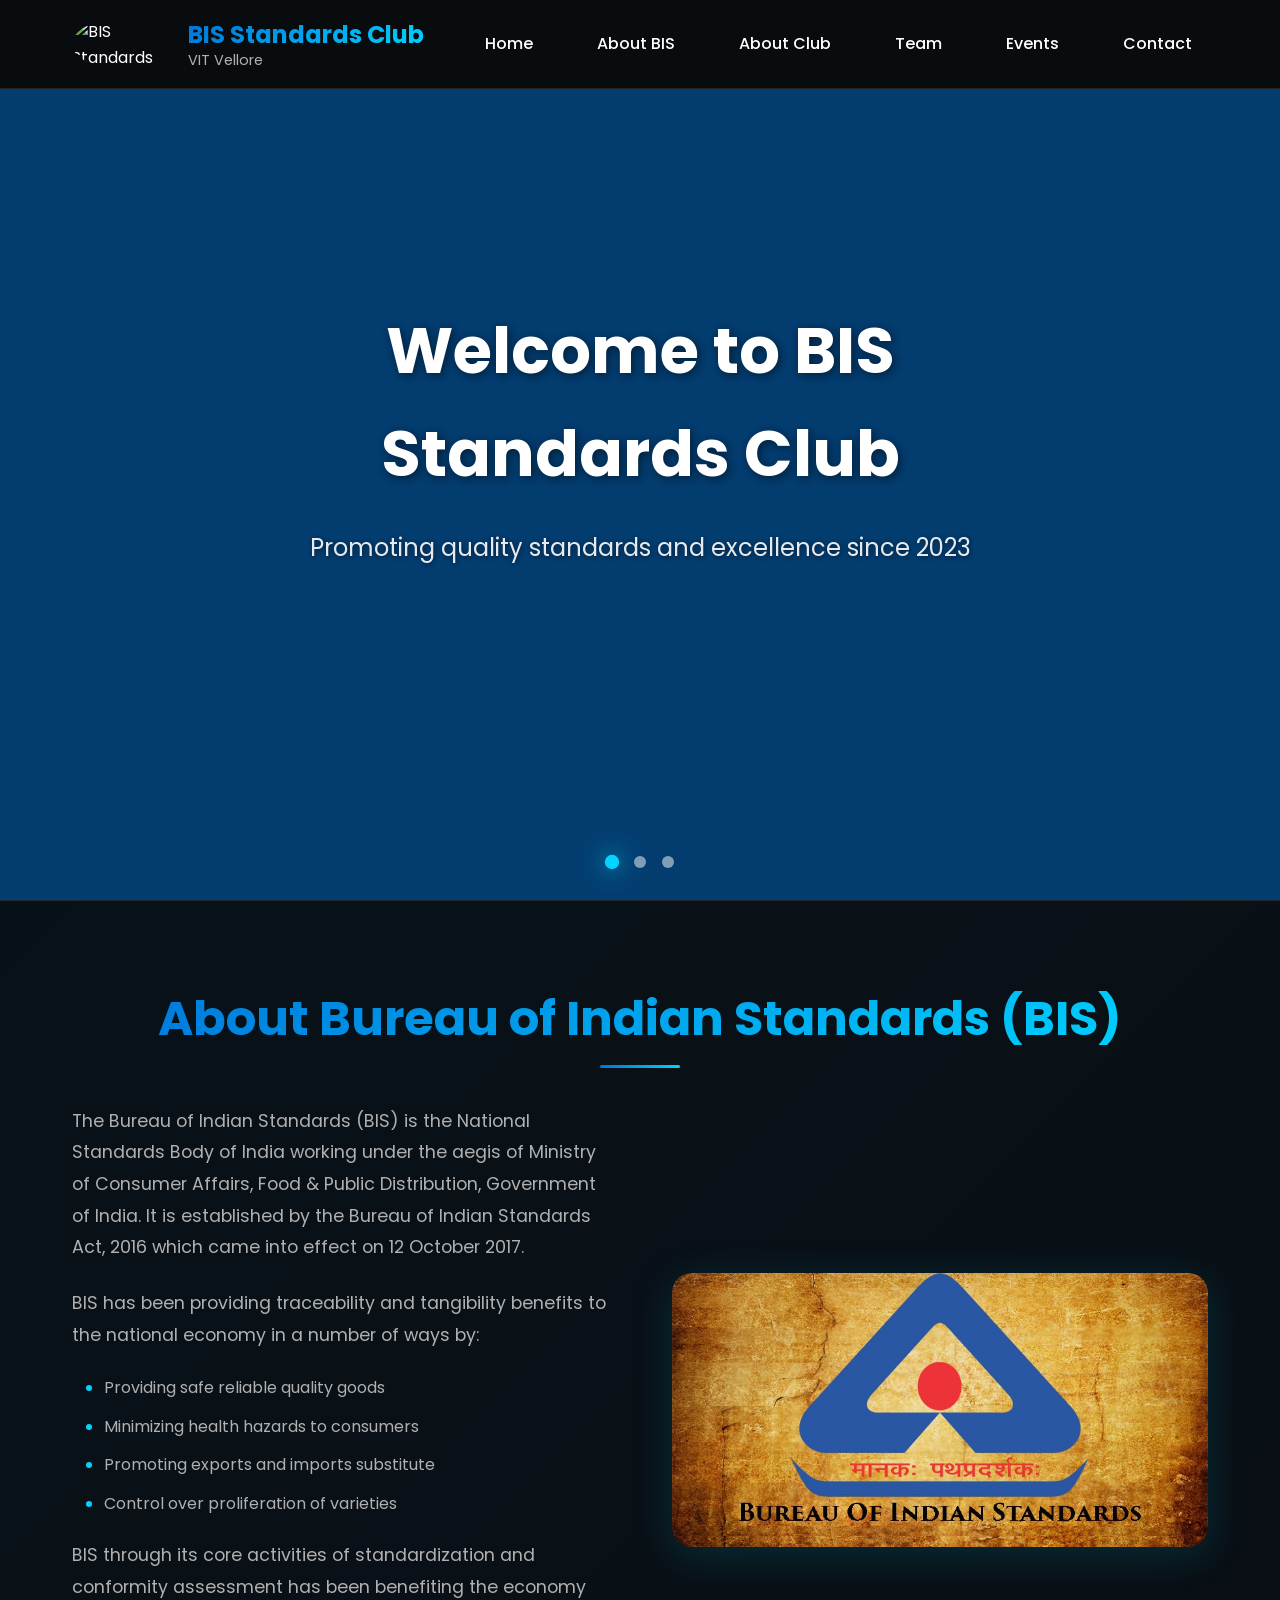
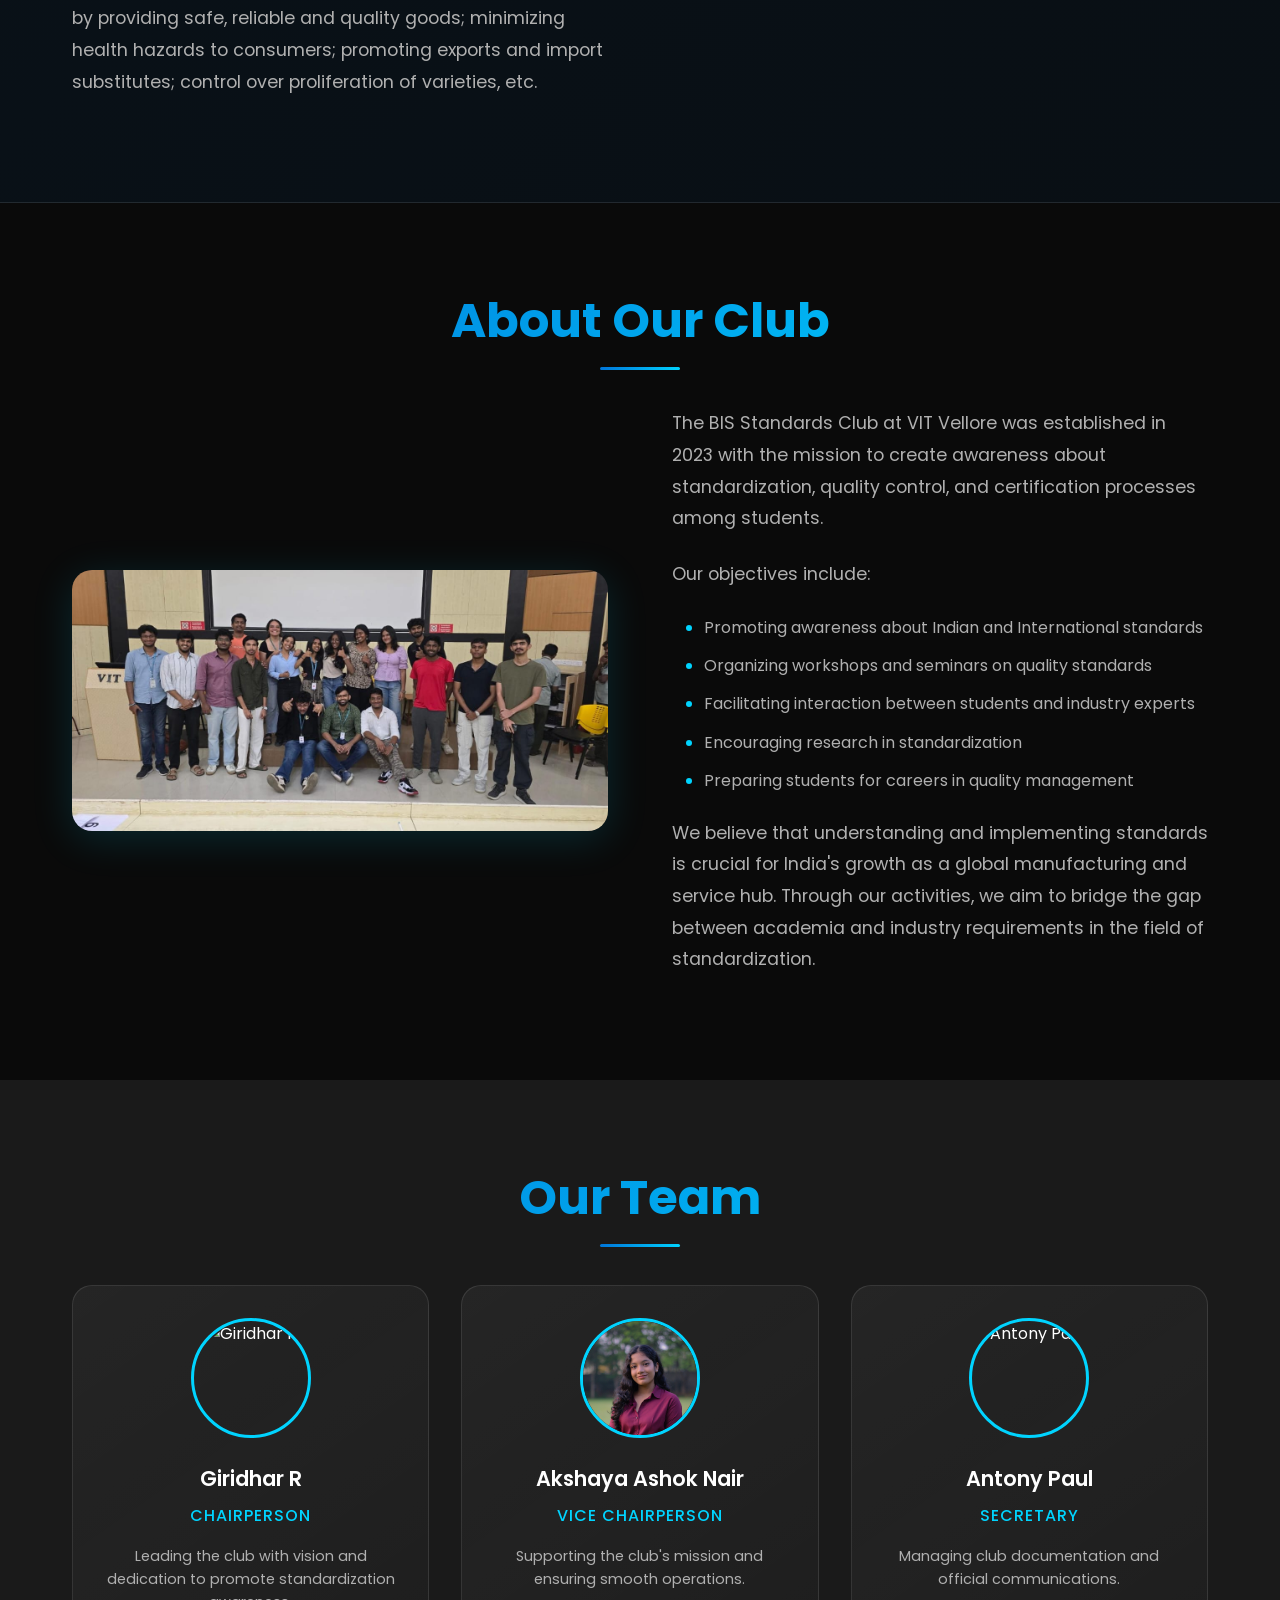
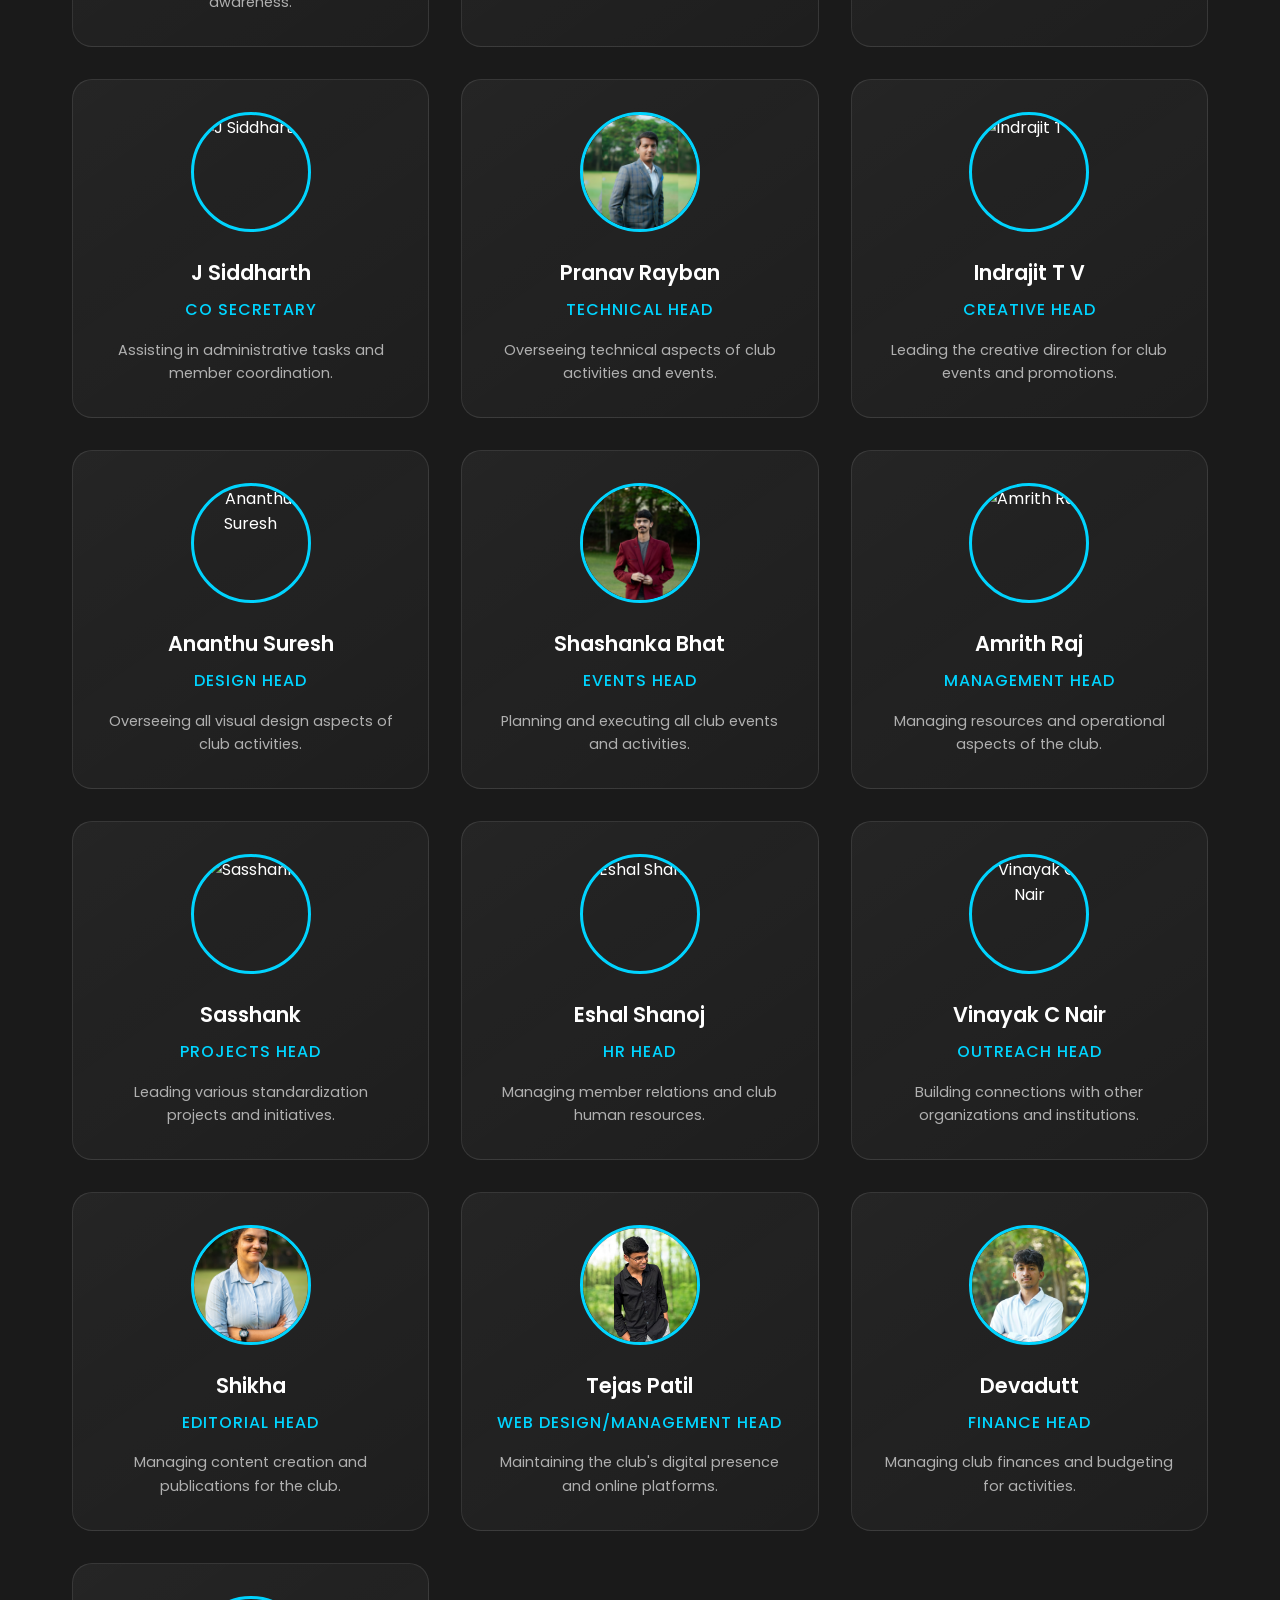
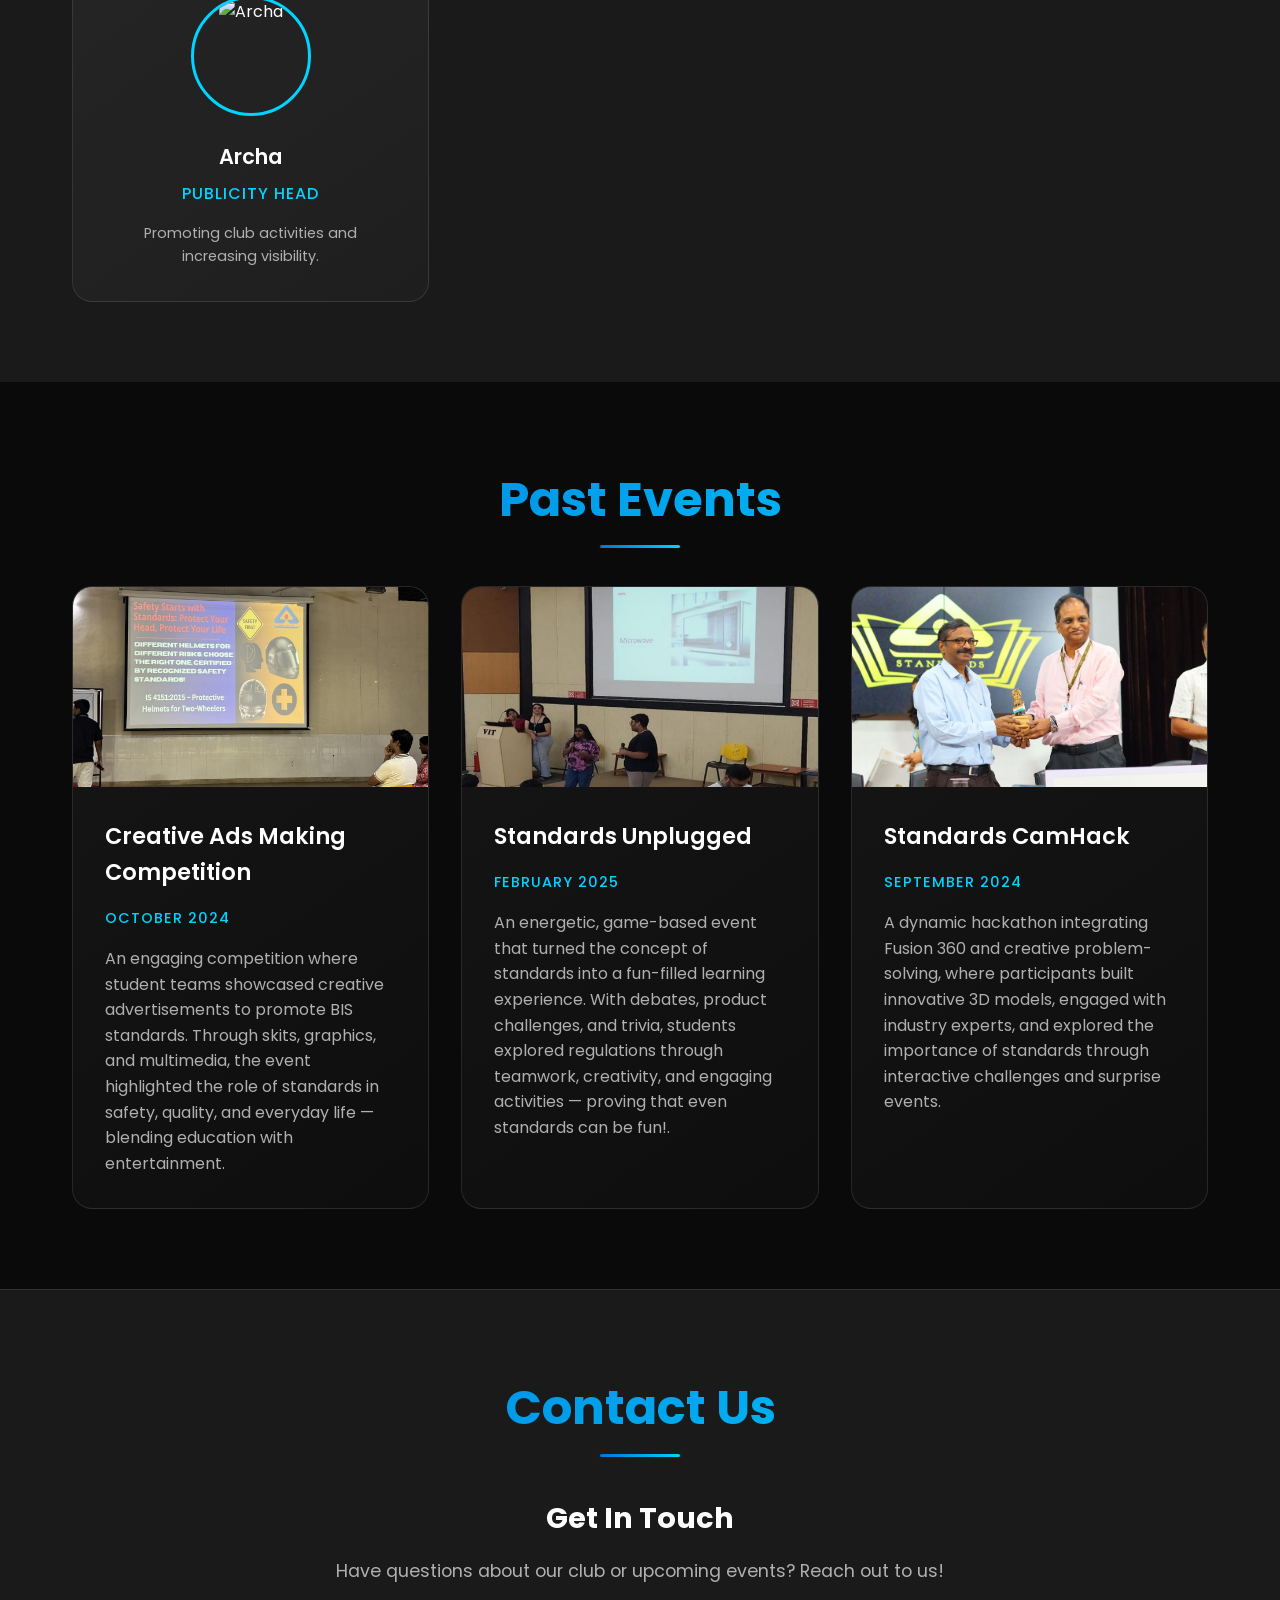
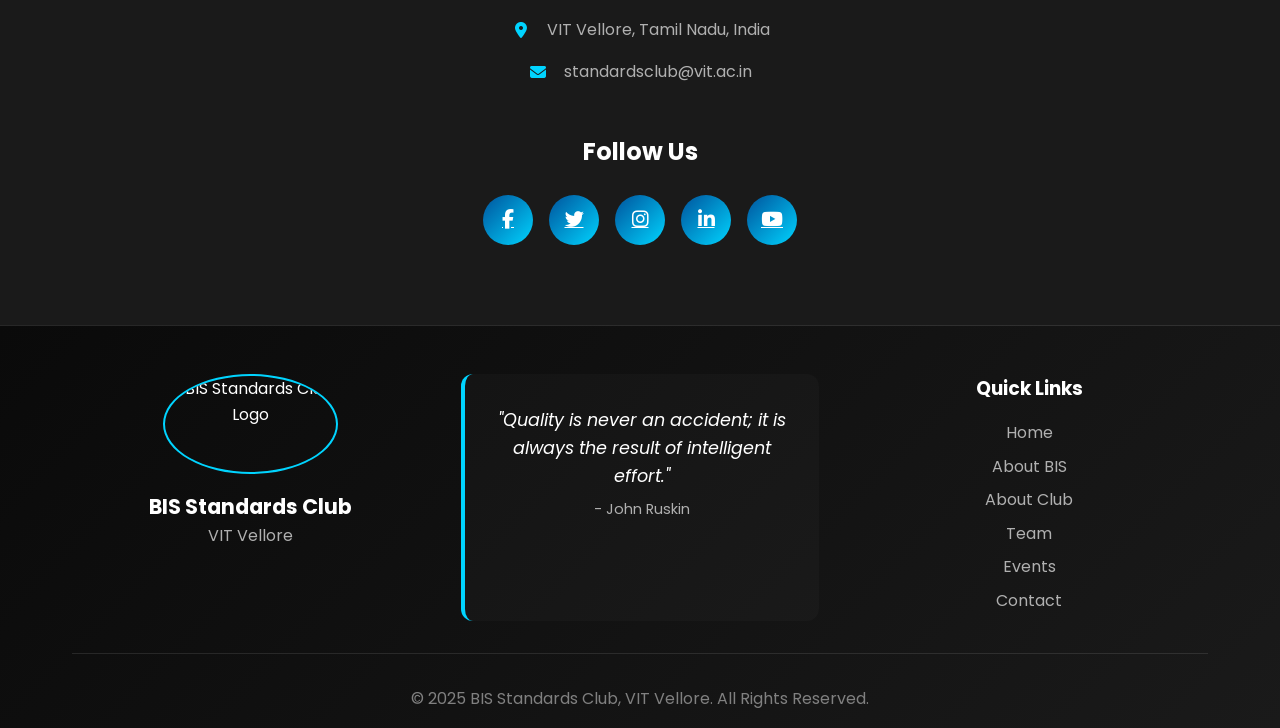
==== index.html @ 4fb99216 "Update index.html" ====
<!DOCTYPE html>
<html lang="en">
<head>
    <meta charset="UTF-8">
    <meta name="viewport" content="width=device-width, initial-scale=1.0">
    <!-- Primary Meta Tags -->
<title>BIS Standards Club VITV</title>
<meta name="title" content="BIS Standards Club VITV">
<meta name="description" content="Official website of BIS Standards Club at VIT Vellore">
<meta name="keywords" content="BIS, Standards Club, VIT Vellore, VITV, Bureau of Indian Standards, student club">

<!-- Open Graph / Facebook -->
<meta property="og:type" content="website">
<meta property="og:url" content="https://www.standardsvit.live/">
<meta property="og:title" content="BIS Standards Club VITV">
<meta property="og:description" content="Official website of BIS Standards Club at VIT Vellore">
<meta property="og:image" content="https://standardsclubvitv.github.io/image-api/images/logo.png">

<!-- Twitter -->
<meta property="twitter:card" content="summary_large_image">
<meta property="twitter:url" content="https://www.standardsvit.live/">
<meta property="twitter:title" content="BIS Standards Club VITV">
<meta property="twitter:description" content="Official website of BIS Standards Club at VIT Vellore">
<meta property="twitter:image" content="https://standardsclubvitv.github.io/image-api/images/logo.png">

<!-- Additional Tags -->
<meta name="author" content="Pranav Rayban">
<meta name="viewport" content="width=device-width, initial-scale=1.0">
    <title>BIS Standards Club - VIT Vellore</title>
    <link rel="stylesheet" href="index.css">
    <link rel="stylesheet" href="https://cdnjs.cloudflare.com/ajax/libs/font-awesome/6.4.0/css/all.min.css">
    <link href="https://fonts.googleapis.com/css2?family=Poppins:wght@300;400;500;600;700&display=swap" rel="stylesheet">
</head>

    <!-- Standard Favicon (PNG) -->
<link rel="icon" type="image/png" href="https://standardsclubvitv.github.io/image-api/images/logo.png">

<!-- For Apple Devices -->
<link rel="apple-touch-icon" href="https://standardsclubvitv.github.io/image-api/images/logo.png">

<!-- For IE and Older Browsers (ICO format - optional) -->
<link rel="shortcut icon" href="https://standardsclubvitv.github.io/image-api/images/logo.ico" type="image/x-icon">
<body>
    <!-- Particle Background -->
    <div id="particles-js"></div>
    
    <!-- Header Section -->
    <header>
        <div class="container">
            <div class="logo">
                <img src="https://standardsclubvitv.github.io/Standards-Club-VITv/image/logo_club.png" alt="BIS Standards Club Logo">
                <div>
                    <h1>BIS Standards Club</h1>
                    <p>VIT Vellore</p>
                </div>
            </div>
            <nav>
                <ul>
                    <li><a href="#home">Home</a></li>
                    <li><a href="#about-bis">About BIS</a></li>
                    <li><a href="#about-club">About Club</a></li>
                    <li><a href="#team">Team</a></li>
                    <li><a href="#events">Events</a></li>
                    <li><a href="#contact">Contact</a></li>
                </ul>
                <div class="mobile-menu-btn">
                    <i class="fas fa-bars"></i>
                </div>
            </nav>
        </div>
    </header>

    <!-- Hero Section with Slider -->
    <section class="hero" id="home">
        <div class="hero-slider">
            <div class="slide active" style="background-image: linear-gradient(rgba(0, 83, 156, 0.7), rgba(0, 83, 156, 0.7)), url('https://images.unsplash.com/photo-1522202176988-66273c2fd55f?ixlib=rb-4.0.3&ixid=M3wxMjA3fDB8MHxwaG90by1wYWdlfHx8fGVufDB8fHx8fA%3D%3D&auto=format&fit=crop&w=1471&q=80');">
                <div class="slide-content">
                    <h2>Welcome to BIS Standards Club</h2>
                    <p>Promoting quality standards and excellence since 2023</p>
                </div>
            </div>
            <div class="slide" style="background-image: linear-gradient(rgba(0, 83, 156, 0.7), rgba(0, 83, 156, 0.7)), url('https://images.unsplash.com/photo-1523050854058-8df90110c9f1?ixlib=rb-4.0.3&ixid=M3wxMjA3fDB8MHxwaG90by1wYWdlfHx8fGVufDB8fHx8fA%3D%3D&auto=format&fit=crop&w=1470&q=80');">
                <div class="slide-content">
                    <h2>Empowering Students</h2>
                    <p>Developing future leaders in standardization</p>
                </div>
            </div>
            <div class="slide" style="background-image: linear-gradient(rgba(0, 83, 156, 0.7), rgba(0, 83, 156, 0.7)), url('https://images.unsplash.com/photo-1541178735493-479c1a27ed24?ixlib=rb-4.0.3&ixid=M3wxMjA3fDB8MHxwaG90by1wYWdlfHx8fGVufDB8fHx8fA%3D%3D&auto=format&fit=crop&w=1471&q=80');">
                <div class="slide-content">
                    <h2>Join Our Community</h2>
                    <p>Be part of the standardization revolution</p>
                </div>
            </div>
        </div>
        <div class="slider-nav">
            <span class="dot active"></span>
            <span class="dot"></span>
            <span class="dot"></span>
        </div>
    </section>

    <!-- About BIS Section -->
    <section class="about-bis" id="about-bis">
        <div class="container">
            <h2 class="section-title">About Bureau of Indian Standards (BIS)</h2>
            <div class="content-wrapper">
                <div class="text-content">
                    <p>The Bureau of Indian Standards (BIS) is the National Standards Body of India working under the aegis of Ministry of Consumer Affairs, Food & Public Distribution, Government of India. It is established by the Bureau of Indian Standards Act, 2016 which came into effect on 12 October 2017.</p>
                    <p>BIS has been providing traceability and tangibility benefits to the national economy in a number of ways by:</p>
                    <ul>
                        <li>Providing safe reliable quality goods</li>
                        <li>Minimizing health hazards to consumers</li>
                        <li>Promoting exports and imports substitute</li>
                        <li>Control over proliferation of varieties</li>
                    </ul>
                    <p>BIS through its core activities of standardization and conformity assessment has been benefiting the economy by providing safe, reliable and quality goods; minimizing health hazards to consumers; promoting exports and import substitutes; control over proliferation of varieties, etc.</p>
                </div>
                <div class="image-content">
                    <img src="./profile/bis 2.jpg" alt="BIS Logo">
                </div>
            </div>
        </div>
    </section>

    <!-- About Club Section -->
    <section class="about-club" id="about-club">
        <div class="container">
            <h2 class="section-title">About Our Club</h2>
            <div class="content-wrapper">
                <div class="image-content">
                    <img src="./profile/bis 1.jpg" alt="Club Members">
                </div>
                <div class="text-content">
                    <p>The BIS Standards Club at VIT Vellore was established in 2023 with the mission to create awareness about standardization, quality control, and certification processes among students.</p>
                    <p>Our objectives include:</p>
                    <ul>
                        <li>Promoting awareness about Indian and International standards</li>
                        <li>Organizing workshops and seminars on quality standards</li>
                        <li>Facilitating interaction between students and industry experts</li>
                        <li>Encouraging research in standardization</li>
                        <li>Preparing students for careers in quality management</li>
                    </ul>
                    <p>We believe that understanding and implementing standards is crucial for India's growth as a global manufacturing and service hub. Through our activities, we aim to bridge the gap between academia and industry requirements in the field of standardization.</p>
                </div>
            </div>
        </div>
    </section>

    <!-- Team Section -->
    <section class="team" id="team">
        <div class="container">
            <h2 class="section-title">Our Team</h2>
            <div class="team-grid">
                <!-- Chairperson -->
                <div class="team-member">
                    <div class="member-img">
                        <img src="./profile/giri.JPG" alt="Giridhar R">
                        <div class="social-links">
                            <a href="#"><i class="fab fa-linkedin"></i></a>
                        </div>
                    </div>
                    <h3>Giridhar R</h3>
                    <p class="position">Chairperson</p>
                    <p class="bio">Leading the club with vision and dedication to promote standardization awareness.</p>
                </div>

                <!-- Vice Chairperson -->
                <div class="team-member">
                    <div class="member-img">
                        <img src="./profile/akshay.jpg" alt="Akshaya Ashok Nair">
                        <div class="social-links">
                            <a href="https://www.linkedin.com/in/giridhar-r-a68404293?lipi=urn%3Ali%3Apage%3Ad_flagship3_profile_view_base_contact_details%3Bu0GaKTpsRXe3pVfvvDRauA%3D%3D"><i class="fab fa-linkedin"></i></a>
                        </div>
                    </div>
                    <h3>Akshaya Ashok Nair</h3>
                    <p class="position">Vice Chairperson</p>
                    <p class="bio">Supporting the club's mission and ensuring smooth operations.</p>
                </div>

                <!-- Secretary -->
                <div class="team-member">
                    <div class="member-img">
                        <img src="./profile/antony palu.jpg" alt="Antony Paul">
                        <div class="social-links">
                            <a href="https://www.linkedin.com/in/antony-paul-61b1a2255?lipi=urn%3Ali%3Apage%3Ad_flagship3_profile_view_base_contact_details%3B0dxa9Q5%2BQA2poRHrAhk5mQ%3D%3D"><i class="fab fa-linkedin"></i></a>
                        </div>
                    </div>
                    <h3>Antony Paul</h3>
                    <p class="position">Secretary</p>
                    <p class="bio">Managing club documentation and official communications.</p>
                </div>

                <!-- Co Secretary -->
                <div class="team-member">
                    <div class="member-img">
                        <img src="" alt="J Siddharth">
                        <div class="social-links">
                            <a href="https://www.linkedin.com/in/siddharthjaisankar?lipi=urn%3Ali%3Apage%3Ad_flagship3_profile_view_base_contact_details%3Bw0EVlXIWRR%2B3rSMAdj%2F6UQ%3D%3D"><i class="fab fa-linkedin"></i></a>
                        </div>
                    </div>
                    <h3>J Siddharth</h3>
                    <p class="position">Co Secretary</p>
                    <p class="bio">Assisting in administrative tasks and member coordination.</p>
                </div>

                 <!-- Technical Head -->
                <div class="team-member">
                    <div class="member-img">
                        <img src="./profile/Pranav.jpg" alt="Pranav Rayban">
                        <div class="social-links">
                            <a href="https://www.linkedin.com/in/pranavrayban?lipi=urn%3Ali%3Apage%3Ad_flagship3_profile_view_base_contact_details%3B3sizMHUmRYW%2FHubPH%2FNMFg%3D%3D"><i class="fab fa-linkedin"></i></a>
                        </div>
                    </div>
                    <h3>Pranav Rayban</h3>
                    <p class="position">Technical Head</p>
                    <p class="bio">Overseeing technical aspects of club activities and events.</p>
                </div>

                <!-- Creative Head -->
                <div class="team-member">
                    <div class="member-img">
                        <img src="" alt="Indrajit T V">
                        <div class="social-links">
                            <a href="#"><i class="fab fa-linkedin"></i></a>
                        </div>
                    </div>
                    <h3>Indrajit T V</h3>
                    <p class="position">Creative Head</p>
                    <p class="bio">Leading the creative direction for club events and promotions.</p>
                </div>

                <!-- Design Head -->
                <div class="team-member">
                    <div class="member-img">
                        <img src="./profile/Ananthu Suresh.JPG" alt="Ananthu Suresh">
                        <div class="social-links">
                            <a href="#"><i class="fab fa-linkedin"></i></a>
                        </div>
                    </div>
                    <h3>Ananthu Suresh</h3>
                    <p class="position">Design Head</p>
                    <p class="bio">Overseeing all visual design aspects of club activities.</p>
                </div>

                <!-- Events Head -->
                <div class="team-member">
                    <div class="member-img">
                        <img src="./profile/shashank bhat.jpg" alt="Shashanka Bhat">
                        <div class="social-links">
                            <a href="https://www.linkedin.com/in/shashanka-bhat-181b68262?lipi=urn%3Ali%3Apage%3Ad_flagship3_profile_view_base_contact_details%3BxIVVit%2FdRdCw93SZa%2FfmfQ%3D%3D"><i class="fab fa-linkedin"></i></a>
                        </div>
                    </div>
                    <h3>Shashanka Bhat</h3>
                    <p class="position">Events Head</p>
                    <p class="bio">Planning and executing all club events and activities.</p>
                </div>

                <!-- Management Head -->
                <div class="team-member">
                    <div class="member-img">
                        <img src="./profile/Amrith.HEIC" alt="Amrith Raj">
                        <div class="social-links">
                            <a href="https://www.linkedin.com/in/amrith-raj-885742255?lipi=urn%3Ali%3Apage%3Ad_flagship3_profile_view_base_contact_details%3BUBvFDRQkTCuf62L67pT5%2BA%3D%3D"><i class="fab fa-linkedin"></i></a>
                        </div>
                    </div>
                    <h3>Amrith Raj</h3>
                    <p class="position">Management Head</p>
                    <p class="bio">Managing resources and operational aspects of the club.</p>
                </div>

                <!-- Projects Head -->
                <div class="team-member">
                    <div class="member-img">
                        <img src="./profile/Sasshank.JPG" alt="Sasshank">
                        <div class="social-links">
                            <a href="https://www.linkedin.com/in/sasshank-anand-7b47a4345?lipi=urn%3Ali%3Apage%3Ad_flagship3_profile_view_base_contact_details%3B5NVMvnd5QKKw8hawh9zyDA%3D%3D"><i class="fab fa-linkedin"></i></a>
                        </div>
                    </div>
                    <h3>Sasshank</h3>
                    <p class="position">Projects Head</p>
                    <p class="bio">Leading various standardization projects and initiatives.</p>
                </div>

                <!-- HR Head -->
                <div class="team-member">
                    <div class="member-img">
                        <img src="./profile/Eshal Shanoj.JPG" alt="Eshal Shanoj">
                        <div class="social-links">
                            <a href="https://www.linkedin.com/in/eshal-shanoj-326515276?lipi=urn%3Ali%3Apage%3Ad_flagship3_profile_view_base_contact_details%3Bj5yR819yQ2edb%2BOpYI%2Bqjw%3D%3D"><i class="fab fa-linkedin"></i></a>
                        </div>
                    </div>
                    <h3>Eshal Shanoj</h3>
                    <p class="position">HR Head</p>
                    <p class="bio">Managing member relations and club human resources.</p>
                </div>

                <!-- Outreach Head -->
                <div class="team-member">
                    <div class="member-img">
                        <img src="./profile/" alt="Vinayak C Nair">
                        <div class="social-links">
                            <a href="https://www.linkedin.com/in/vinayak-c-nair-9991962aa?lipi=urn%3Ali%3Apage%3Ad_flagship3_profile_view_base_contact_details%3BLk64nnkeQheKVd7cREHJwA%3D%3D"><i class="fab fa-linkedin"></i></a>
                        </div>
                    </div>
                    <h3>Vinayak C Nair</h3>
                    <p class="position">Outreach Head</p>
                    <p class="bio">Building connections with other organizations and institutions.</p>
                </div>

                <!-- Editorial Head -->
                <div class="team-member">
                    <div class="member-img">
                        <img src="./profile/Shikha .jpg" alt="Shikha">
                        <div class="social-links">
                            <a href="https://www.linkedin.com/in/shikha-d-152217356?lipi=urn%3Ali%3Apage%3Ad_flagship3_profile_view_base_contact_details%3B8CowcgvlRR6okFjXyJjFAw%3D%3D"><i class="fab fa-linkedin"></i></a>
                        </div>
                    </div>
                    <h3>Shikha</h3>
                    <p class="position">Editorial Head</p>
                    <p class="bio">Managing content creation and publications for the club.</p>
                </div>

                <!-- Web Design/Management Head -->
                <div class="team-member">
                    <div class="member-img">
                        <img src="./profile/tejas.jpg" alt="Tejas Patil">
                        <div class="social-links">
                            <a href="https://www.linkedin.com/in/tejas-patil-91802728b?lipi=urn%3Ali%3Apage%3Ad_flagship3_profile_view_base_contact_details%3BFMBEEyl5RYeg8j54WaBmvg%3D%3D"><i class="fab fa-linkedin"></i></a>
                        </div>
                    </div>
                    <h3>Tejas Patil</h3>
                    <p class="position">Web Design/Management Head</p>
                    <p class="bio">Maintaining the club's digital presence and online platforms.</p>
                </div>

                <!-- Finance Head -->
                <div class="team-member">
                    <div class="member-img">
                        <img src="./profile/Devadutt.jpg" alt="Devadutt">
                        <div class="social-links">
                            <a href="#"><i class="fab fa-linkedin"></i></a>
                        </div>
                    </div>
                    <h3>Devadutt</h3>
                    <p class="position">Finance Head</p>
                    <p class="bio">Managing club finances and budgeting for activities.</p>
                </div>

                <!-- Publicity Head -->
                <div class="team-member">
                    <div class="member-img">
                        <img src="./profile/Archa.JPG" alt="Archa">
                        <div class="social-links">
                            <a href="https://www.linkedin.com/in/archa-ajesh-k-02a694304?lipi=urn%3Ali%3Apage%3Ad_flagship3_profile_view_base_contact_details%3BDRD%2B17BYQaimi44cBB42dQ%3D%3D"><i class="fab fa-linkedin"></i></a>
                        </div>
                    </div>
                    <h3>Archa</h3>
                    <p class="position">Publicity Head</p>
                    <p class="bio">Promoting club activities and increasing visibility.</p>
                </div>
            </div>
        </div>
    </section>

    <!-- Past Events Section -->
    <section class="events" id="events">
        <div class="container">
            <h2 class="section-title">Past Events</h2>
            <div class="events-grid">
                <div class="event-card">
                    <div class="event-img">
                        <img src="./profile/event 2.jpg" alt="Workshop">
                    </div>
                    <div class="event-content">
                        <h3>Creative Ads Making Competition</h3>
                        <p class="event-date">October 2024</p>
                        <p class="event-desc">An engaging competition where student teams showcased creative advertisements to promote BIS standards. Through skits, graphics, and multimedia, the event highlighted the role of standards in safety, quality, and everyday life — blending education with entertainment.</p>
                    </div>
                </div>
                <div class="event-card">
                    <div class="event-img">
                        <img src="./profile/event 3.jpg" alt="Seminar">
                    </div>
                    <div class="event-content">
                        <h3>Standards Unplugged</h3>
                        <p class="event-date">February 2025</p>
                        <p class="event-desc">An energetic, game-based event that turned the concept of standards into a fun-filled learning experience. With debates, product challenges, and trivia, students explored regulations through teamwork, creativity, and engaging activities — proving that even standards can be fun!.</p>
                    </div>
                </div>
                <div class="event-card">
                    <div class="event-img">
                        <img src="./profile/event1.png" alt="Panel Discussion">
                    </div>
                    <div class="event-content">
                        <h3>Standards CamHack</h3>
                        <p class="event-date">September 2024</p>
                        <p class="event-desc">A dynamic hackathon integrating Fusion 360 and creative problem-solving, where participants built innovative 3D models, engaged with industry experts, and explored the importance of standards through interactive challenges and surprise events.</p>
                    </div>
                </div>
            </div>
        </div>
    </section>

    <!-- Contact Section -->
    <section class="contact" id="contact">
        <div class="container">
            <h2 class="section-title">Contact Us</h2>
            <div class="contact-content">
                <div class="contact-info">
                    <h3>Get In Touch</h3>
                    <p>Have questions about our club or upcoming events? Reach out to us!</p>
                    <div class="contact-details">
                        <p><i class="fas fa-map-marker-alt"></i> VIT Vellore, Tamil Nadu, India</p>
                        <p><i class="fas fa-envelope"></i> standardsclub@vit.ac.in</p>
                    </div>
                    <div class="social-media">
                        <h3>Follow Us</h3>
                        <div class="social-icons">
                            <a href="#"><i class="fab fa-facebook-f"></i></a>
                            <a href="#"><i class="fab fa-twitter"></i></a>
                            <a href="https://www.instagram.com/standardsclubvit/?hl=en"><i class="fab fa-instagram"></i></a>
                            <a href="https://www.linkedin.com/in/standards-club-vit-b512a829a?lipi=urn%3Ali%3Apage%3Ad_flagship3_profile_view_base_contact_details%3BjiEjPVfQSj2aQ0cvLv9aQQ%3D%3D"><i class="fab fa-linkedin-in"></i></a>
                            <a href="https://www.youtube.com/@IndianStandard"><i class="fab fa-youtube"></i></a>
                        </div>
                    </div>
                </div>
            </div>
        </div>
    </section>

    <!-- Footer -->
    <footer>
        <div class="container">
            <div class="footer-content">
                <div class="footer-logo">
                    <img src="https://standardsclubvitv.github.io/Standards-Club-VITv/image/logo_club.png" alt="BIS Standards Club Logo">
                    <div>
                        <h3>BIS Standards Club</h3>
                        <p>VIT Vellore</p>
                    </div>
                </div>
                <div class="footer-quote">
                    <p>"Quality is never an accident; it is always the result of intelligent effort."</p>
                    <p>- John Ruskin</p>
                </div>
                <div class="footer-links">
                    <h3>Quick Links</h3>
                    <ul>
                        <li><a href="#home">Home</a></li>
                        <li><a href="#about-bis">About BIS</a></li>
                        <li><a href="#about-club">About Club</a></li>
                        <li><a href="#team">Team</a></li>
                        <li><a href="#events">Events</a></li>
                        <li><a href="#contact">Contact</a></li>
                    </ul>
                </div>
            </div>
            <div class="footer-bottom">
                <p>&copy; 2025 BIS Standards Club, VIT Vellore. All Rights Reserved.</p>
            </div>
        </div>
    </footer>

    <!-- Particles.js Library -->
    <script src="https://cdn.jsdelivr.net/particles.js/2.0.0/particles.min.js"></script>
    <script src="index.js"></script>
</body>
</html>
---- index.css ----
/* BIS Standards Club - Complete Responsive CSS */
/* Modern, optimized styles with mobile-first approach */

/* ===== RESET & BASE STYLES ===== */
* {
    margin: 0;
    padding: 0;
    box-sizing: border-box;
}

:root {
    /* Color Palette */
    --primary-blue: #00539c;
    --secondary-blue: #0074d9;
    --accent-cyan: #00d4ff;
    --dark-bg: #0a0a0a;
    --card-bg: #1a1a1a;
    --text-primary: #ffffff;
    --text-secondary: #b0b0b0;
    --text-muted: #808080;
    --border-light: rgba(255, 255, 255, 0.1);
    --gradient-primary: linear-gradient(135deg, var(--primary-blue), var(--secondary-blue));
    --gradient-accent: linear-gradient(135deg, var(--secondary-blue), var(--accent-cyan));
    --shadow-light: 0 4px 20px rgba(0, 212, 255, 0.1);
    --shadow-medium: 0 8px 40px rgba(0, 212, 255, 0.15);
    --shadow-heavy: 0 15px 60px rgba(0, 212, 255, 0.2);
    
    /* Spacing */
    --section-padding: 5rem 0;
    --container-padding: 0 2rem;
    --border-radius: 12px;
    --border-radius-lg: 20px;
    
    /* Transitions */
    --transition-fast: 0.2s ease;
    --transition-smooth: 0.4s cubic-bezier(0.4, 0, 0.2, 1);
    --transition-bounce: 0.6s cubic-bezier(0.68, -0.55, 0.265, 1.55);
}

html {
    scroll-behavior: smooth;
    font-size: 16px;
}

body {
    font-family: 'Poppins', -apple-system, BlinkMacSystemFont, 'Segoe UI', sans-serif;
    background: var(--dark-bg);
    color: var(--text-primary);
    line-height: 1.6;
    overflow-x: hidden;
    min-height: 100vh;
}

/* ===== UTILITY CLASSES ===== */
.container {
    max-width: 1200px;
    margin: 0 auto;
    padding: var(--container-padding);
}

.section-title {
    font-size: clamp(2rem, 5vw, 3rem);
    font-weight: 700;
    text-align: center;
    margin-bottom: 3rem;
    background: var(--gradient-accent);
    -webkit-background-clip: text;
    -webkit-text-fill-color: transparent;
    background-clip: text;
    position: relative;
}

.section-title::after {
    content: '';
    position: absolute;
    bottom: -10px;
    left: 50%;
    transform: translateX(-50%);
    width: 80px;
    height: 3px;
    background: var(--gradient-accent);
    border-radius: 2px;
}

/* ===== PARTICLE BACKGROUND ===== */
#particles-js {
    position: fixed;
    top: 0;
    left: 0;
    width: 100%;
    height: 100%;
    z-index: -1;
    opacity: 0.6;
}

/* ===== HEADER ===== */
header {
    position: fixed;
    top: 0;
    left: 0;
    right: 0;
    z-index: 1000;
    background: rgba(10, 10, 10, 0.95);
    backdrop-filter: blur(20px);
    border-bottom: 1px solid var(--border-light);
    transition: all var(--transition-smooth);
}

header .container {
    display: flex;
    justify-content: space-between;
    align-items: center;
    padding: 1rem 2rem;
}

.logo {
    display: flex;
    align-items: center;
    gap: 1rem;
    text-decoration: none;
    color: var(--text-primary);
}

.logo img {
    width: 100px;
    height: 50px;
    border-radius: 50%;
    object-fit: cover;
}

.logo h1 {
    font-size: 1.5rem;
    font-weight: 700;
    background: var(--gradient-accent);
    -webkit-background-clip: text;
    -webkit-text-fill-color: transparent;
    background-clip: text;
}

.logo p {
    font-size: 0.9rem;
    color: var(--text-secondary);
    margin-top: -5px;
}

nav ul {
    display: flex;
    list-style: none;
    gap: 2rem;
    align-items: center;
}

nav a {
    color: var(--text-primary);
    text-decoration: none;
    font-weight: 500;
    padding: 0.5rem 1rem;
    border-radius: var(--border-radius);
    transition: all var(--transition-smooth);
    position: relative;
}

nav a::before {
    content: '';
    position: absolute;
    bottom: -2px;
    left: 50%;
    width: 0;
    height: 2px;
    background: var(--accent-cyan);
    transition: all var(--transition-smooth);
    transform: translateX(-50%);
}

nav a:hover::before {
    width: 100%;
}

nav a:hover {
    color: var(--accent-cyan);
    transform: translateY(-2px);
}

.mobile-menu-btn {
    display: none;
    font-size: 1.5rem;
    color: var(--text-primary);
    cursor: pointer;
    padding: 0.5rem;
    border-radius: var(--border-radius);
    transition: all var(--transition-fast);
}

.mobile-menu-btn:hover {
    background: rgba(255, 255, 255, 0.1);
    transform: scale(1.1);
}

/* ===== HERO SECTION ===== */
.hero {
    height: 100vh;
    position: relative;
    overflow: hidden;
    display: flex;
    align-items: center;
    justify-content: center;
}

.hero-slider {
    position: absolute;
    top: 0;
    left: 0;
    width: 100%;
    height: 100%;
}

.slide {
    position: absolute;
    top: 0;
    left: 0;
    width: 100%;
    height: 100%;
    background-size: cover;
    background-position: center;
    background-repeat: no-repeat;
    opacity: 0;
    transition: opacity 1s ease-in-out;
    display: flex;
    align-items: center;
    justify-content: center;
}

.slide.active {
    opacity: 1;
}

.slide-content {
    text-align: center;
    max-width: 800px;
    padding: 2rem;
    animation: slideUp 1s ease-out;
}

.slide-content h2 {
    font-size: clamp(2.5rem, 6vw, 4rem);
    font-weight: 700;
    margin-bottom: 1.5rem;
    text-shadow: 2px 2px 10px rgba(0, 0, 0, 0.5);
}

.slide-content p {
    font-size: clamp(1.1rem, 3vw, 1.5rem);
    margin-bottom: 2rem;
    color: rgba(255, 255, 255, 0.9);
    text-shadow: 1px 1px 5px rgba(0, 0, 0, 0.5);
}

.slider-nav {
    position: absolute;
    bottom: 2rem;
    left: 50%;
    transform: translateX(-50%);
    display: flex;
    gap: 1rem;
}

.dot {
    width: 12px;
    height: 12px;
    border-radius: 50%;
    background: rgba(255, 255, 255, 0.5);
    cursor: pointer;
    transition: all var(--transition-smooth);
}

.dot.active,
.dot:hover {
    background: var(--accent-cyan);
    transform: scale(1.2);
    box-shadow: 0 0 20px var(--accent-cyan);
}

/* ===== SECTIONS ===== */
section {
    padding: var(--section-padding);
    position: relative;
}

.content-wrapper {
    display: grid;
    grid-template-columns: 1fr 1fr;
    gap: 4rem;
    align-items: center;
    margin-top: 2rem;
}

.text-content {
    animation: fadeInLeft 0.8s ease-out;
}

.image-content {
    animation: fadeInRight 0.8s ease-out;
}

.text-content p {
    margin-bottom: 1.5rem;
    color: var(--text-secondary);
    font-size: 1.1rem;
    line-height: 1.8;
}

.text-content ul {
    margin: 1.5rem 0;
    padding-left: 2rem;
}

.text-content li {
    margin-bottom: 0.8rem;
    color: var(--text-secondary);
    position: relative;
}

.text-content li::marker {
    color: var(--accent-cyan);
}

.image-content img {
    width: 100%;
    height: auto;
    border-radius: var(--border-radius-lg);
    box-shadow: var(--shadow-medium);
    transition: transform var(--transition-smooth);
}

.image-content img:hover {
    transform: scale(1.05) rotate(2deg);
}

/* ===== ABOUT BIS SECTION ===== */
.about-bis {
    background: linear-gradient(135deg, rgba(0, 83, 156, 0.1), rgba(0, 116, 217, 0.05));
    border-top: 1px solid var(--border-light);
    border-bottom: 1px solid var(--border-light);
}

/* ===== TEAM SECTION ===== */
.team {
    background: var(--card-bg);
}

.team-grid {
    display: grid;
    grid-template-columns: repeat(auto-fit, minmax(280px, 1fr));
    gap: 2rem;
    margin-top: 3rem;
}

.team-member {
    background: linear-gradient(145deg, rgba(255, 255, 255, 0.05), rgba(255, 255, 255, 0.02));
    padding: 2rem;
    border-radius: var(--border-radius-lg);
    text-align: center;
    border: 1px solid var(--border-light);
    transition: all var(--transition-smooth);
    position: relative;
    overflow: hidden;
}

.team-member::before {
    content: '';
    position: absolute;
    top: -50%;
    left: -50%;
    width: 200%;
    height: 200%;
    background: conic-gradient(from 0deg, transparent, var(--accent-cyan), transparent);
    opacity: 0;
    transition: opacity var(--transition-smooth);
    z-index: -1;
    animation: rotate 4s linear infinite;
}

.team-member:hover::before {
    opacity: 0.1;
}

.team-member:hover {
    transform: translateY(-10px);
    box-shadow: var(--shadow-heavy);
    border-color: var(--accent-cyan);
}

.member-img {
    position: relative;
    width: 120px;
    height: 120px;
    margin: 0 auto 1.5rem;
    border-radius: 50%;
    overflow: hidden;
    border: 3px solid var(--accent-cyan);
    transition: all var(--transition-smooth);
}

.member-img img {
    width: 100%;
    height: 100%;
    object-fit: cover;
    transition: transform var(--transition-smooth);
}

.team-member:hover .member-img {
    transform: scale(1.1);
    box-shadow: 0 0 30px var(--accent-cyan);
}

.team-member:hover .member-img img {
    transform: scale(1.1);
}

.social-links {
    position: absolute;
    bottom: -40px;
    left: 50%;
    transform: translateX(-50%);
    opacity: 0;
    transition: all var(--transition-smooth);
}

.team-member:hover .social-links {
    bottom: 10px;
    opacity: 1;
}

.social-links a {
    display: inline-block;
    width: 30px;
    height: 30px;
    background: var(--accent-cyan);
    color: var(--dark-bg);
    border-radius: 50%;
    text-align: center;
    line-height: 30px;
    margin: 0 5px;
    transition: all var(--transition-fast);
}

.social-links a:hover {
    transform: scale(1.2) rotate(360deg);
    background: var(--primary-blue);
}

.team-member h3 {
    font-size: 1.3rem;
    font-weight: 600;
    margin-bottom: 0.5rem;
    color: var(--text-primary);
}

.team-member .position {
    color: var(--accent-cyan);
    font-weight: 500;
    font-size: 1rem;
    margin-bottom: 1rem;
    text-transform: uppercase;
    letter-spacing: 1px;
}

.team-member .bio {
    color: var(--text-secondary);
    font-size: 0.9rem;
    line-height: 1.6;
}

/* ===== EVENTS SECTION ===== */
.events-grid {
    display: grid;
    grid-template-columns: repeat(auto-fit, minmax(350px, 1fr));
    gap: 2rem;
    margin-top: 3rem;
}

.event-card {
    background: linear-gradient(145deg, rgba(255, 255, 255, 0.05), rgba(255, 255, 255, 0.02));
    border-radius: var(--border-radius-lg);
    overflow: hidden;
    border: 1px solid var(--border-light);
    transition: all var(--transition-smooth);
    position: relative;
}

.event-card::after {
    content: '';
    position: absolute;
    top: 0;
    left: -100%;
    width: 100%;
    height: 100%;
    background: linear-gradient(90deg, transparent, rgba(0, 212, 255, 0.1), transparent);
    transition: left 0.6s ease;
}

.event-card:hover::after {
    left: 100%;
}

.event-card:hover {
    transform: translateY(-10px);
    box-shadow: var(--shadow-heavy);
    border-color: var(--accent-cyan);
}

.event-img {
    height: 200px;
    overflow: hidden;
    position: relative;
}

.event-img img {
    width: 100%;
    height: 100%;
    object-fit: cover;
    transition: transform var(--transition-smooth);
}

.event-card:hover .event-img img {
    transform: scale(1.1);
}

.event-content {
    padding: 2rem;
}

.event-content h3 {
    font-size: 1.4rem;
    font-weight: 600;
    margin-bottom: 1rem;
    color: var(--text-primary);
}

.event-date {
    color: var(--accent-cyan);
    font-weight: 500;
    font-size: 0.9rem;
    margin-bottom: 1rem;
    text-transform: uppercase;
    letter-spacing: 1px;
}

.event-desc {
    color: var(--text-secondary);
    line-height: 1.6;
}

/* ===== CONTACT SECTION ===== */
.contact {
    background: var(--card-bg);
    border-top: 1px solid var(--border-light);
}

.contact-content {
    max-width: 800px;
    margin: 0 auto;
    text-align: center;
}

.contact-info h3 {
    font-size: 1.8rem;
    margin-bottom: 1rem;
    color: var(--text-primary);
}

.contact-info p {
    color: var(--text-secondary);
    font-size: 1.1rem;
    margin-bottom: 2rem;
}

.contact-details {
    margin: 2rem 0;
}

.contact-details p {
    display: flex;
    align-items: center;
    justify-content: center;
    gap: 1rem;
    margin-bottom: 1rem;
    color: var(--text-secondary);
    font-size: 1rem;
}

.contact-details i {
    color: var(--accent-cyan);
    width: 20px;
}

.social-media {
    margin-top: 3rem;
}

.social-media h3 {
    font-size: 1.5rem;
    margin-bottom: 1.5rem;
    color: var(--text-primary);
}

.social-icons {
    display: flex;
    justify-content: center;
    gap: 1rem;
}

.social-icons a {
    display: flex;
    align-items: center;
    justify-content: center;
    width: 50px;
    height: 50px;
    background: linear-gradient(135deg, var(--primary-blue), var(--accent-cyan));
    color: white;
    border-radius: 50%;
    font-size: 1.2rem;
    transition: all var(--transition-smooth);
    position: relative;
    overflow: hidden;
}

.social-icons a::before {
    content: '';
    position: absolute;
    top: 50%;
    left: 50%;
    width: 0;
    height: 0;
    background: rgba(255, 255, 255, 0.2);
    border-radius: 50%;
    transition: all var(--transition-smooth);
    transform: translate(-50%, -50%);
}

.social-icons a:hover::before {
    width: 100%;
    height: 100%;
}

.social-icons a:hover {
    transform: translateY(-5px) scale(1.1);
    box-shadow: 0 10px 30px rgba(0, 212, 255, 0.3);
}

/* ===== FOOTER ===== */
footer {
    background: linear-gradient(135deg, #0a0a0a, #1a1a1a);
    border-top: 1px solid var(--border-light);
    padding: 3rem 0 1rem;
}

.footer-content {
    display: grid;
    grid-template-columns: repeat(auto-fit, minmax(250px, 1fr));
    gap: 2rem;
    margin-bottom: 2rem;
    text-align: center;
}

.footer-logo {
    display: flex;
    flex-direction: column;
    align-items: center;
    gap: 1rem;
}

.footer-logo img {
    width: 175px;
    height: 100px;
    border-radius: 50%;
    border: 2px solid var(--accent-cyan);
}

.footer-logo h3 {
    font-size: 1.3rem;
    color: var(--text-primary);
}

.footer-logo p {
    color: var(--text-secondary);
}

.footer-quote {
    padding: 2rem;
    background: rgba(255, 255, 255, 0.02);
    border-radius: var(--border-radius);
    border-left: 4px solid var(--accent-cyan);
}

.footer-quote p:first-child {
    font-style: italic;
    font-size: 1.1rem;
    color: var(--text-primary);
    margin-bottom: 0.5rem;
}

.footer-quote p:last-child {
    color: var(--text-secondary);
    font-size: 0.9rem;
}

.footer-links h3 {
    color: var(--text-primary);
    margin-bottom: 1rem;
}

.footer-links ul {
    list-style: none;
}

.footer-links a {
    color: var(--text-secondary);
    text-decoration: none;
    transition: color var(--transition-fast);
    display: inline-block;
    margin-bottom: 0.5rem;
}

.footer-links a:hover {
    color: var(--accent-cyan);
    transform: translateX(5px);
}

.footer-bottom {
    text-align: center;
    padding-top: 2rem;
    border-top: 1px solid var(--border-light);
    color: var(--text-muted);
}

/* ===== ANIMATIONS ===== */
@keyframes slideUp {
    from {
        opacity: 0;
        transform: translateY(50px);
    }
    to {
        opacity: 1;
        transform: translateY(0);
    }
}

@keyframes fadeInLeft {
    from {
        opacity: 0;
        transform: translateX(-50px);
    }
    to {
        opacity: 1;
        transform: translateX(0);
    }
}

@keyframes fadeInRight {
    from {
        opacity: 0;
        transform: translateX(50px);
    }
    to {
        opacity: 1;
        transform: translateX(0);
    }
}

@keyframes rotate {
    from {
        transform: rotate(0deg);
    }
    to {
        transform: rotate(360deg);
    }
}

.fade-in-up {
    animation: slideUp 0.8s ease-out forwards;
}

/* ===== RESPONSIVE DESIGN ===== */

/* Large Tablets */
@media (max-width: 1024px) {
    :root {
        --section-padding: 4rem 0;
    }
    
    .content-wrapper {
        gap: 3rem;
    }
    
    .team-grid {
        grid-template-columns: repeat(auto-fit, minmax(250px, 1fr));
    }
    
    .events-grid {
        grid-template-columns: repeat(auto-fit, minmax(300px, 1fr));
    }
}

/* Tablets */
@media (max-width: 768px) {
    :root {
        --section-padding: 3rem 0;
        --container-padding: 0 1.5rem;
    }
    
    /* Header Mobile */
    header .container {
        padding: 1rem 1.5rem;
    }
    
    .logo h1 {
        font-size: 1.3rem;
    }
    
    .logo p {
        font-size: 0.8rem;
    }
    
    nav ul {
        display: none;
        position: absolute;
        top: 100%;
        left: 0;
        right: 0;
        background: rgba(10, 10, 10, 0.98);
        backdrop-filter: blur(25px);
        flex-direction: column;
        padding: 2rem;
        border-top: 1px solid var(--border-light);
        box-shadow: var(--shadow-medium);
    }
    
    nav ul.active {
        display: flex;
    }
    
    .mobile-menu-btn {
        display: block;
    }
    
    /* Content Layout */
    .content-wrapper {
        grid-template-columns: 1fr;
        gap: 2rem;
        text-align: center;
    }
    
    .image-content {
        order: -1;
    }
    
    /* Hero */
    .slide-content {
        padding: 1.5rem;
    }
    
    .slider-nav {
        bottom: 1rem;
    }
    
    /* Team */
    .team-grid {
        grid-template-columns: repeat(auto-fit, minmax(280px, 1fr));
        gap: 1.5rem;
    }
    
    .team-member {
        padding: 1.5rem;
    }
    
    /* Events */
    .events-grid {
        grid-template-columns: 1fr;
        gap: 1.5rem;
    }
    
    /* Contact */
    .contact-details p {
        flex-direction: column;
        gap: 0.5rem;
    }
    
    .social-icons {
        gap: 0.8rem;
    }
    
    .social-icons a {
        width: 45px;
        height: 45px;
        font-size: 1.1rem;
    }
    
    /* Footer */
    .footer-content {
        grid-template-columns: 1fr;
        text-align: center;
        gap: 2rem;
    }
}

/* Mobile Phones */
@media (max-width: 480px) {
    :root {
        --section-padding: 2.5rem 0;
        --container-padding: 0 1rem;
    }
    
    /* Header */
    header .container {
        padding: 0.8rem 1rem;
    }
    
    .logo img {
        width: 40px;
        height: 40px;
    }
    
    .logo h1 {
        font-size: 1.1rem;
    }
    
    .logo p {
        font-size: 0.7rem;
    }
    
    /* Hero */
    .hero {
        height: 80vh;
    }
    
    .slide-content {
        padding: 1rem;
    }
    
    .slide-content h2 {
        font-size: 2rem;
        margin-bottom: 1rem;
    }
    
    .slide-content p {
        font-size: 1rem;
        margin-bottom: 1.5rem;
    }
    
    /* Sections */
    .section-title {
        font-size: 2rem;
        margin-bottom: 2rem;
    }
    
    .section-title::after {
        width: 60px;
    }
    
    /* Team */
    .team-grid {
        grid-template-columns: 1fr;
        gap: 1.5rem;
    }
    
    .team-member {
        padding: 1.5rem 1rem;
    }
    
    .member-img {
        width: 100px;
        height: 100px;
    }
    
    /* Events */
    .event-img {
        height: 180px;
    }
    
    .event-content {
        padding: 1.5rem;
    }
    
    /* Contact */
    .social-icons a {
        width: 40px;
        height: 40px;
        font-size: 1rem;
    }
    
    /* Footer */
    footer {
        padding: 2rem 0 1rem;
    }
    
    .footer-quote {
        padding: 1.5rem;
    }
}

/* Extra Small Devices */
@media (max-width: 320px) {
    .container {
        padding: 0 0.8rem;
    }
    
    .slide-content h2 {
        font-size: 1.8rem;
    }
    
    .section-title {
        font-size: 1.8rem;
    }
    
    .team-member {
        padding: 1.2rem 0.8rem;
    }
    
    .event-content {
        padding: 1.2rem;
    }
}

/* High DPI Displays */
@media (-webkit-min-device-pixel-ratio: 2), (min-resolution: 192dpi) {
    .logo img,
    .footer-logo img {
        image-rendering: -webkit-optimize-contrast;
    }
}

/* Landscape Mobile */
@media (max-height: 500px) and (orientation: landscape) {
    .hero {
        height: 100vh;
    }
    
    .slide-content h2 {
        font-size: 2rem;
    }
    
    .slide-content p {
        font-size: 1rem;
    }
}

/* Print Styles */
@media print {
    * {
        background: white !important;
        color: black !important;
        text-shadow: none !important;
        box-shadow: none !important;
    }
    
    header,
    .mobile-menu-btn,
    .slider-nav,
    .social-links,
    .social-icons {
        display: none;
    }
    
    .hero {
        height: auto;
        padding: 2rem 0;
    }
    
    .slide-content {
        position: static;
    }
    
    section {
        page-break-inside: avoid;
    }
}

/* Accessibility Improvements */
@media (prefers-reduced-motion: reduce) {
    * {
        animation-duration: 0.01ms !important;
        animation-iteration-count: 1 !important;
        transition-duration: 0.01ms !important;
    }
    
    html {
        scroll-behavior: auto;
    }
}

/* High Contrast Mode */
@media (prefers-contrast: high) {
    :root {
        --text-primary: #ffffff;
        --text-secondary: #ffffff;
        --accent-cyan: #00ffff;
        --border-light: rgba(255, 255, 255, 0.3);
    }
}

/* Dark Mode Preference */
@media (prefers-color-scheme: dark) {
    /* Already using dark theme by default */
}

/* Focus States for Accessibility */
*:focus {
    outline: 2px solid var(--accent-cyan);
    outline-offset: 2px;
}

button:focus,
a:focus {
    outline: 2px solid var(--accent-cyan);
    outline-offset: 2px;
}

/* Custom Scrollbar */
::-webkit-scrollbar {
    width: 8px;
}

::-webkit-scrollbar-thumb {
    background: var(--accent-cyan);
    border-radius: 4px;
}
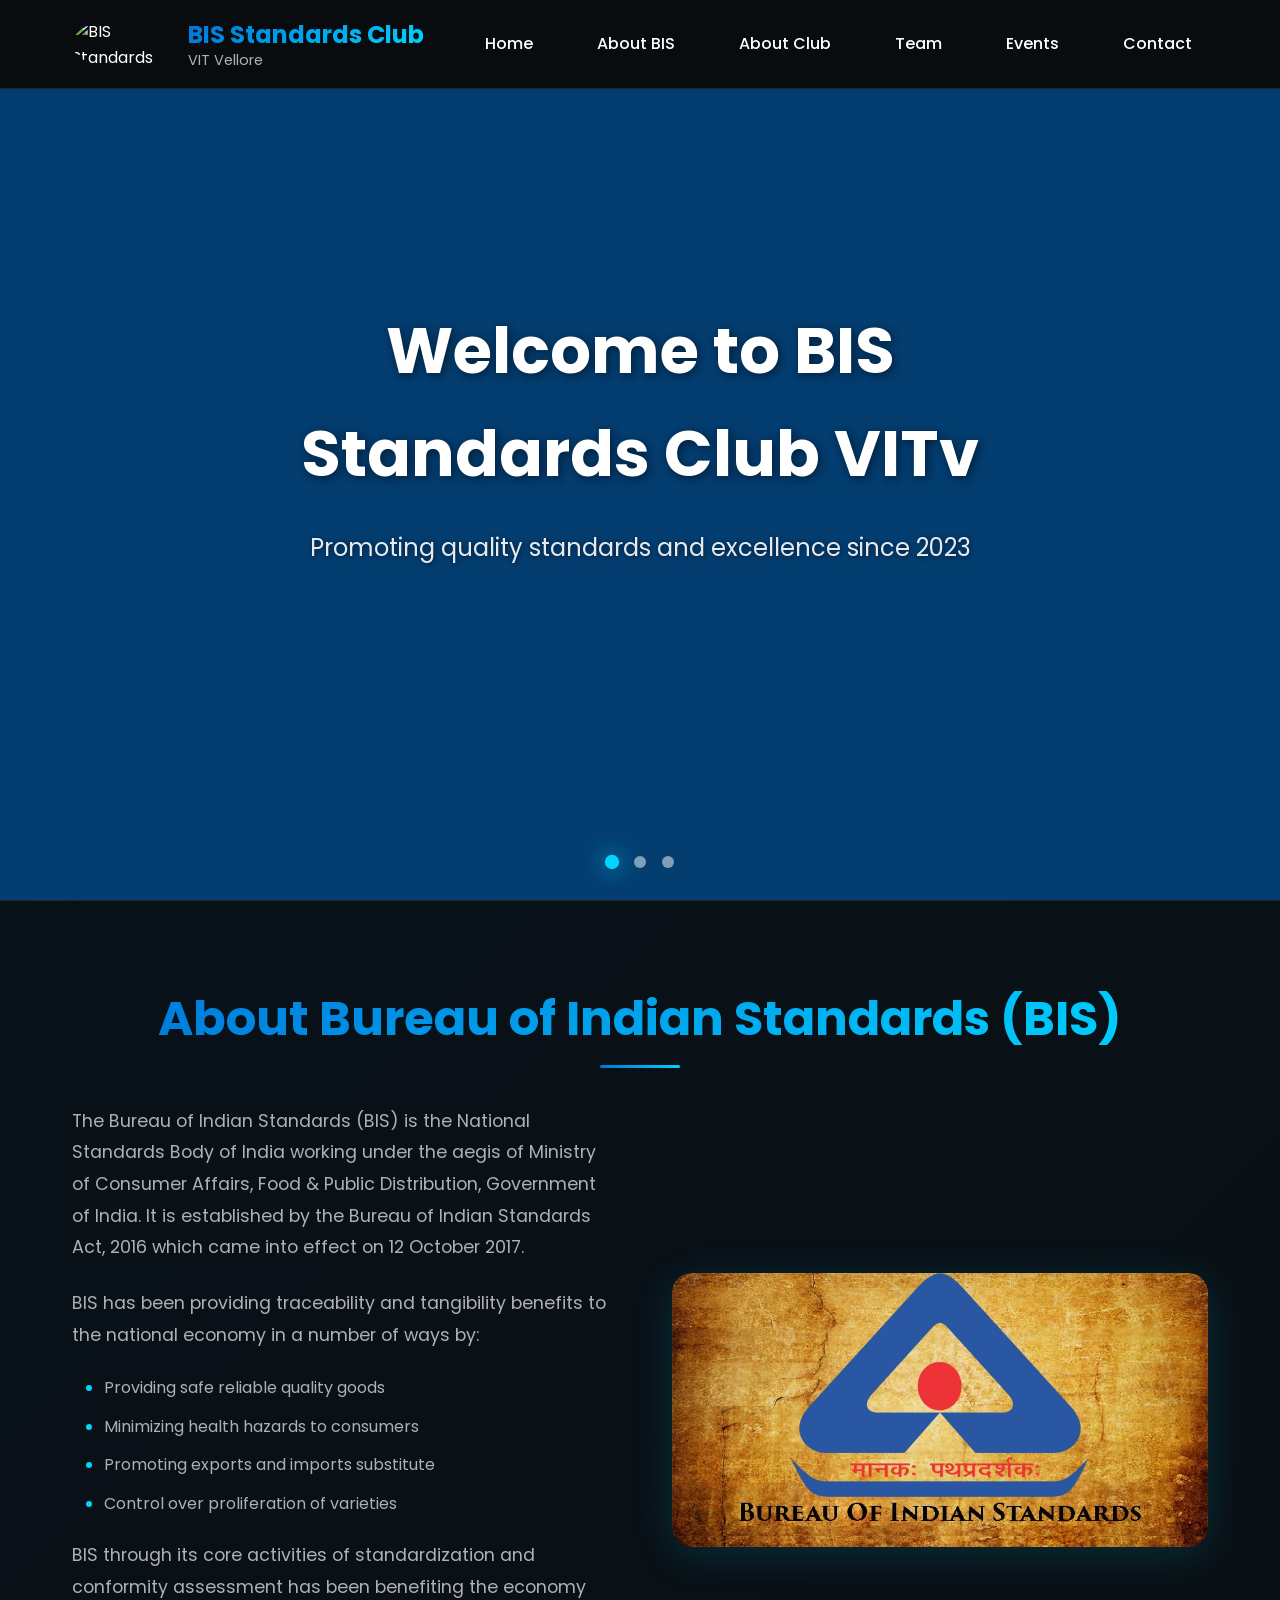
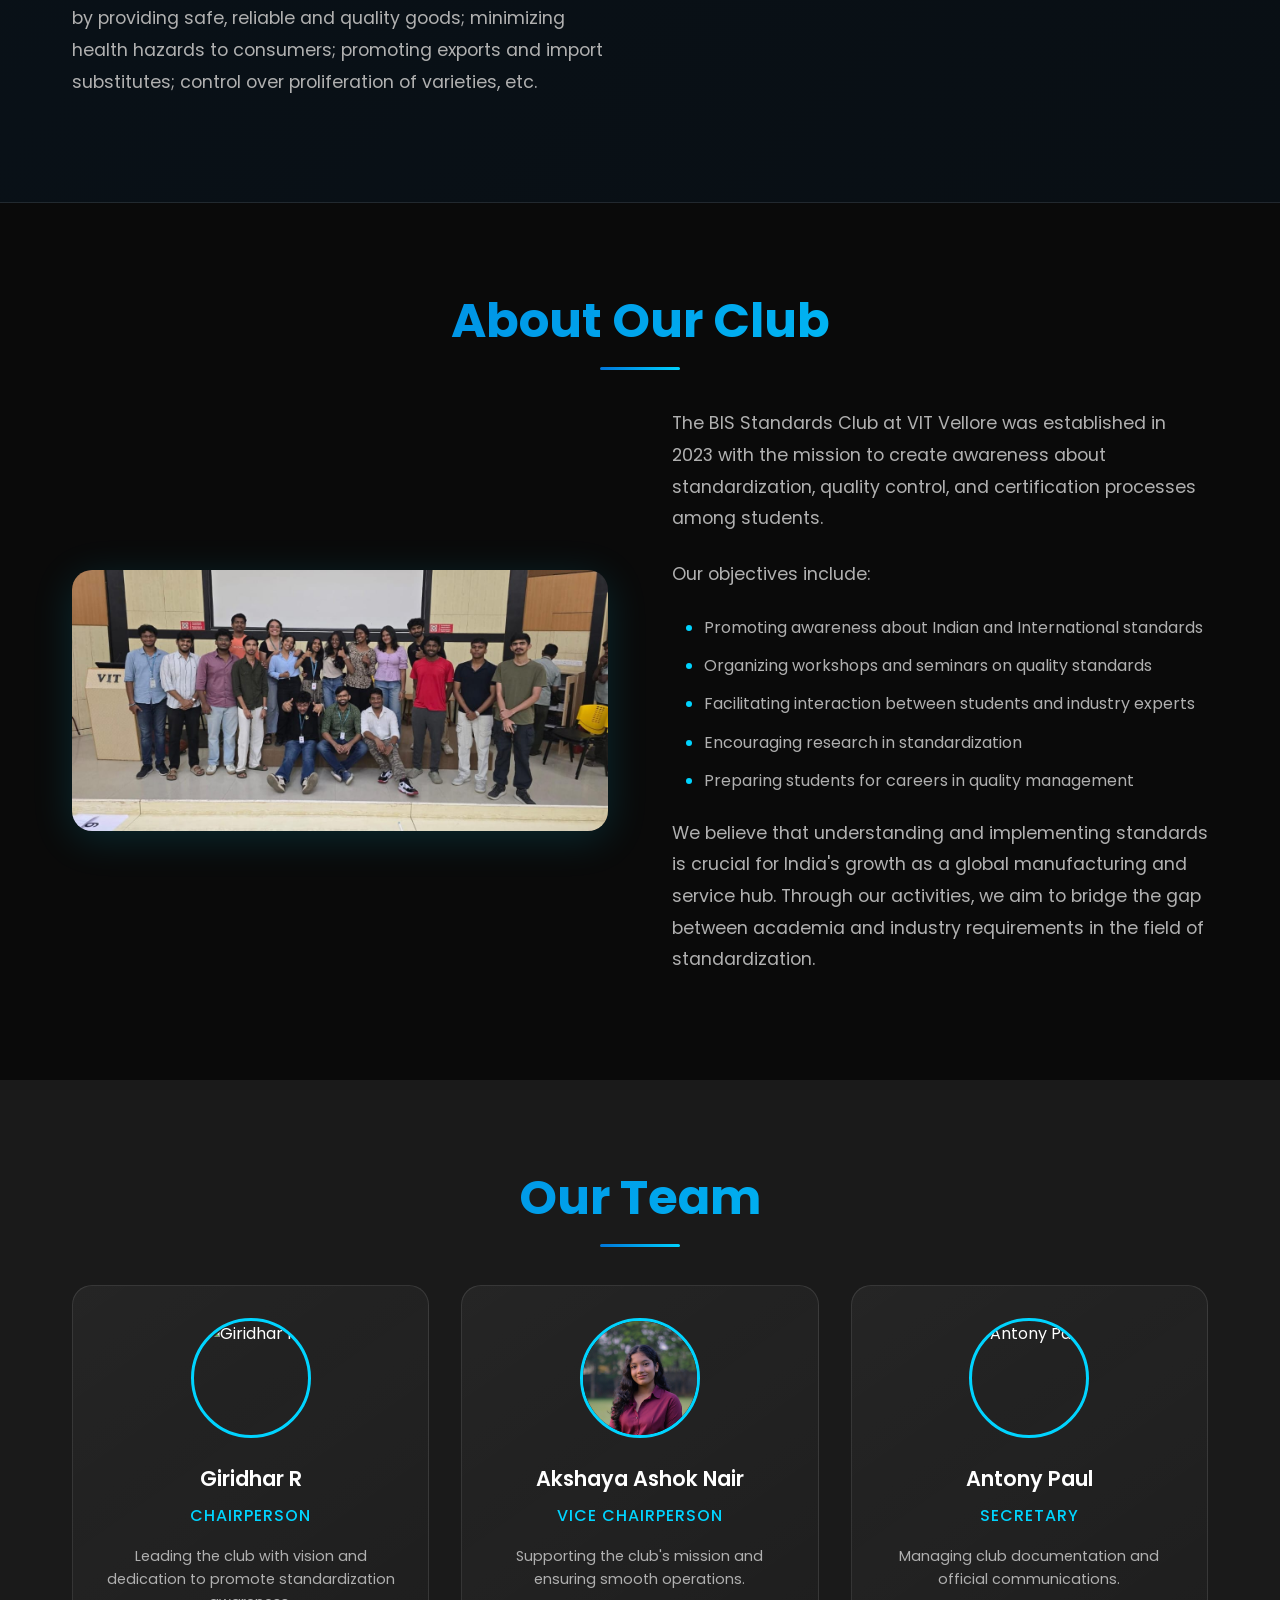
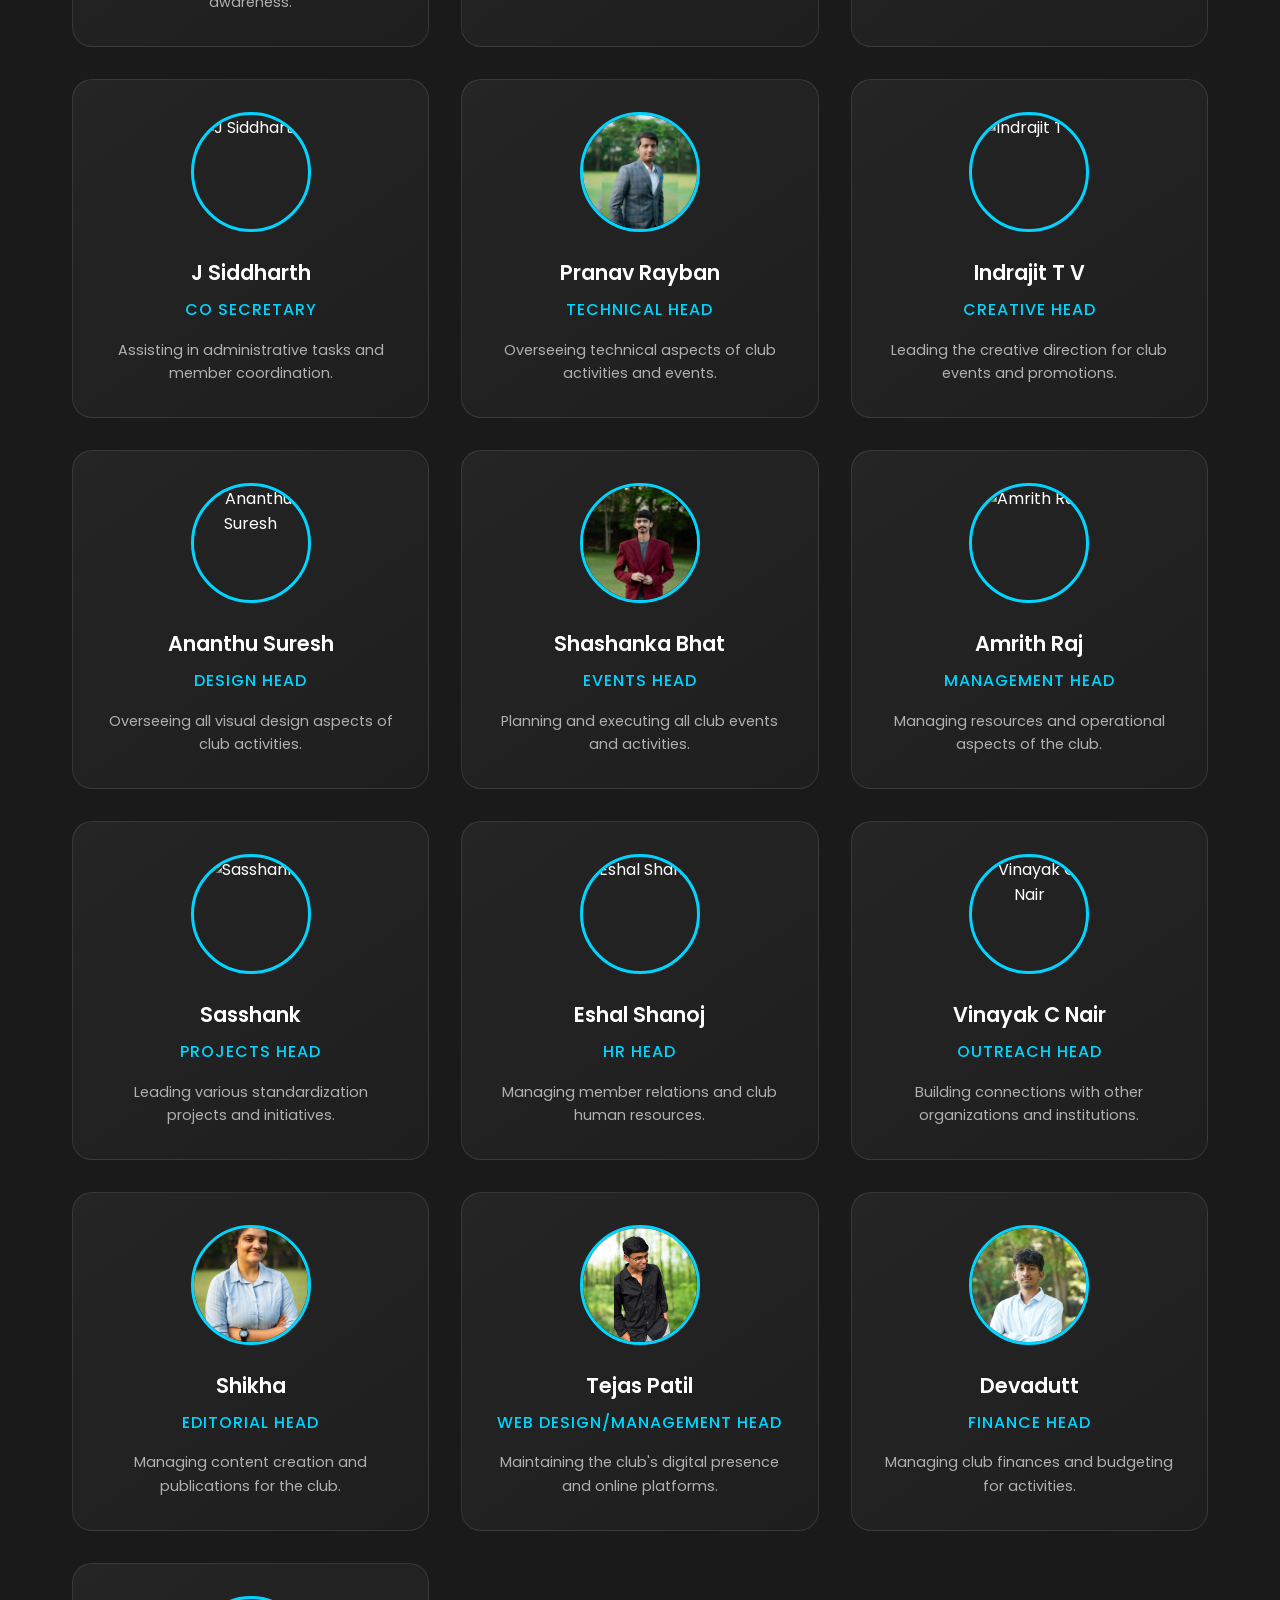
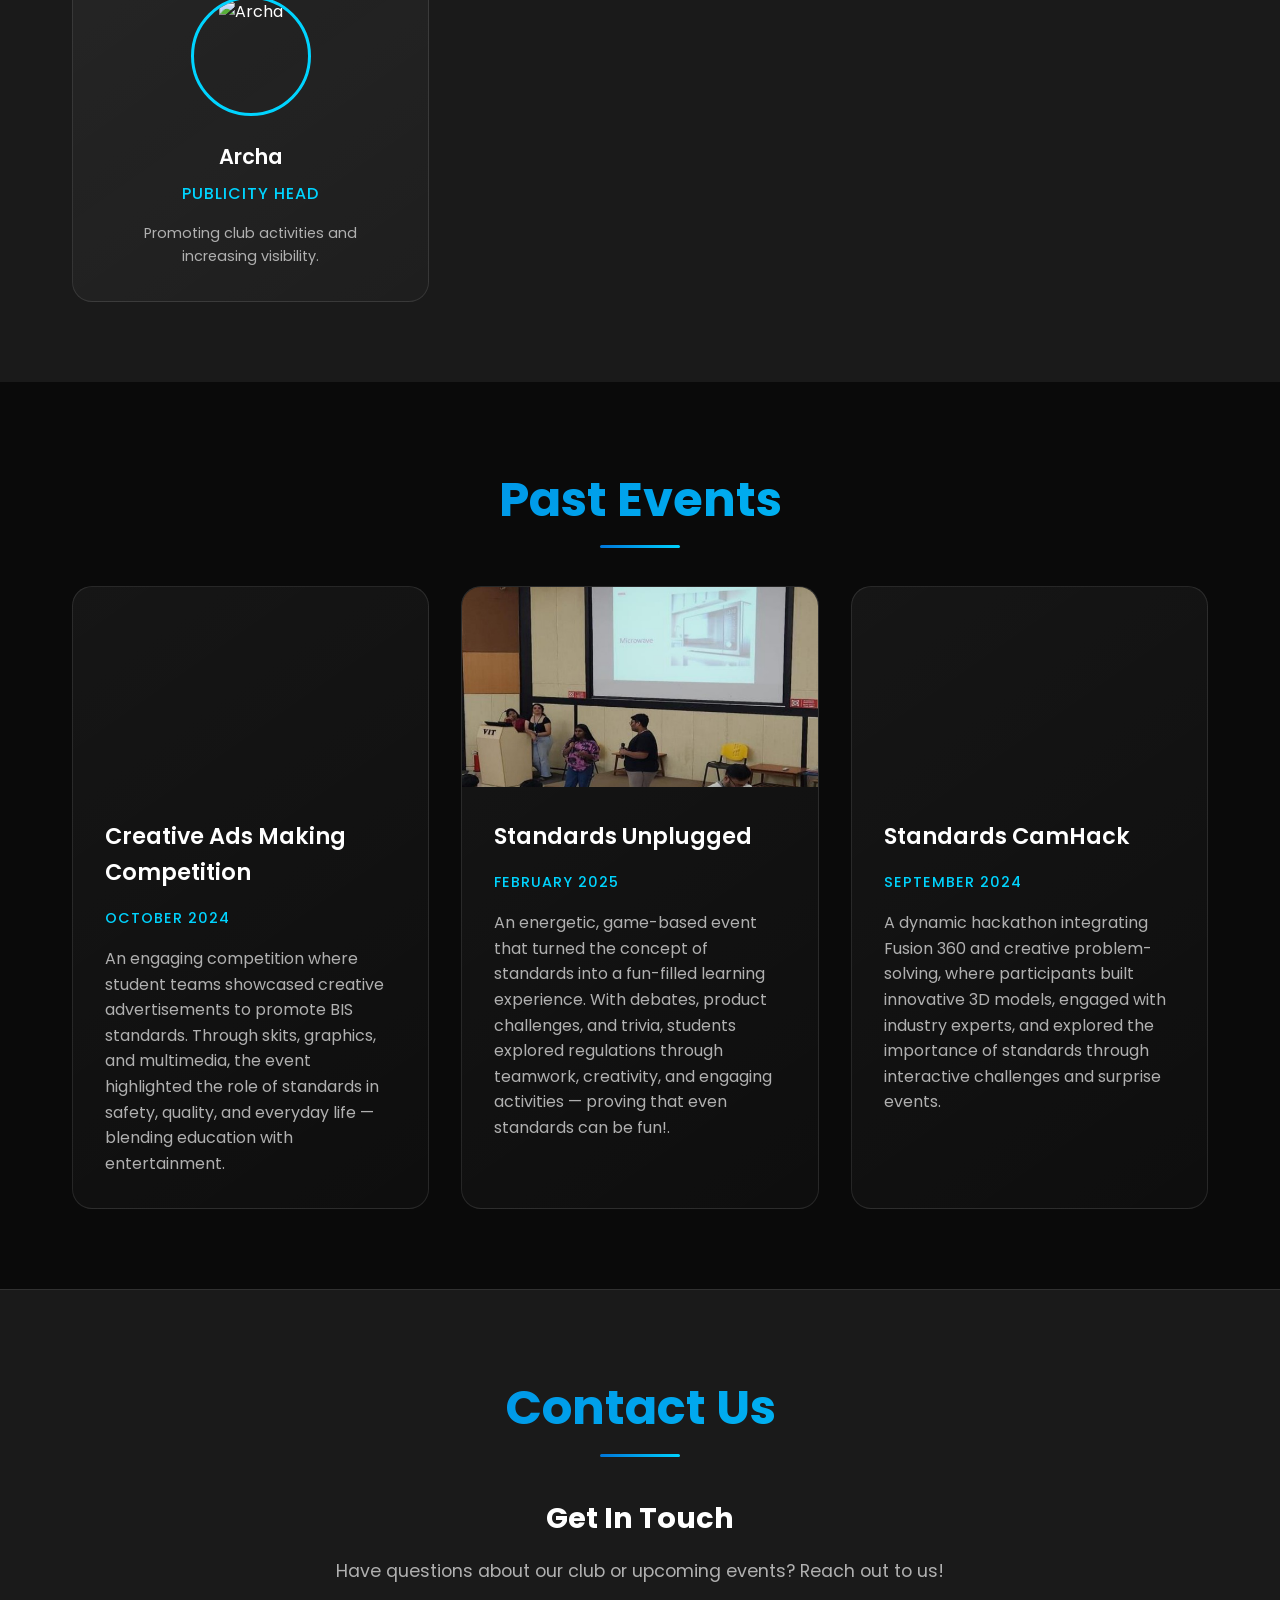
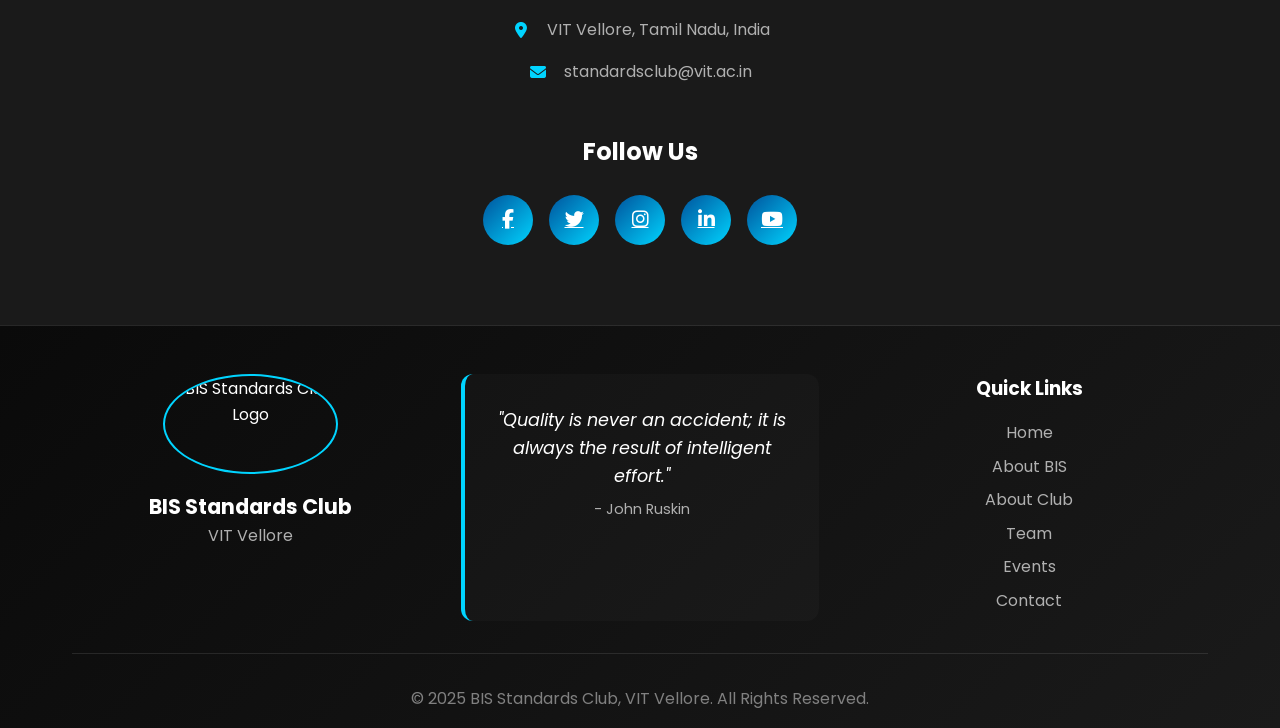
==== commit dfb0595a: "Update index.html" ====
--- a/index.html
+++ b/index.html
@@ -75,7 +75,7 @@
         <div class="hero-slider">
             <div class="slide active" style="background-image: linear-gradient(rgba(0, 83, 156, 0.7), rgba(0, 83, 156, 0.7)), url('https://images.unsplash.com/photo-1522202176988-66273c2fd55f?ixlib=rb-4.0.3&ixid=M3wxMjA3fDB8MHxwaG90by1wYWdlfHx8fGVufDB8fHx8fA%3D%3D&auto=format&fit=crop&w=1471&q=80');">
                 <div class="slide-content">
-                    <h2>Welcome to BIS Standards Club</h2>
+                    <h2>Welcome to BIS Standards Club VITv</h2>
                     <p>Promoting quality standards and excellence since 2023</p>
                 </div>
             </div>
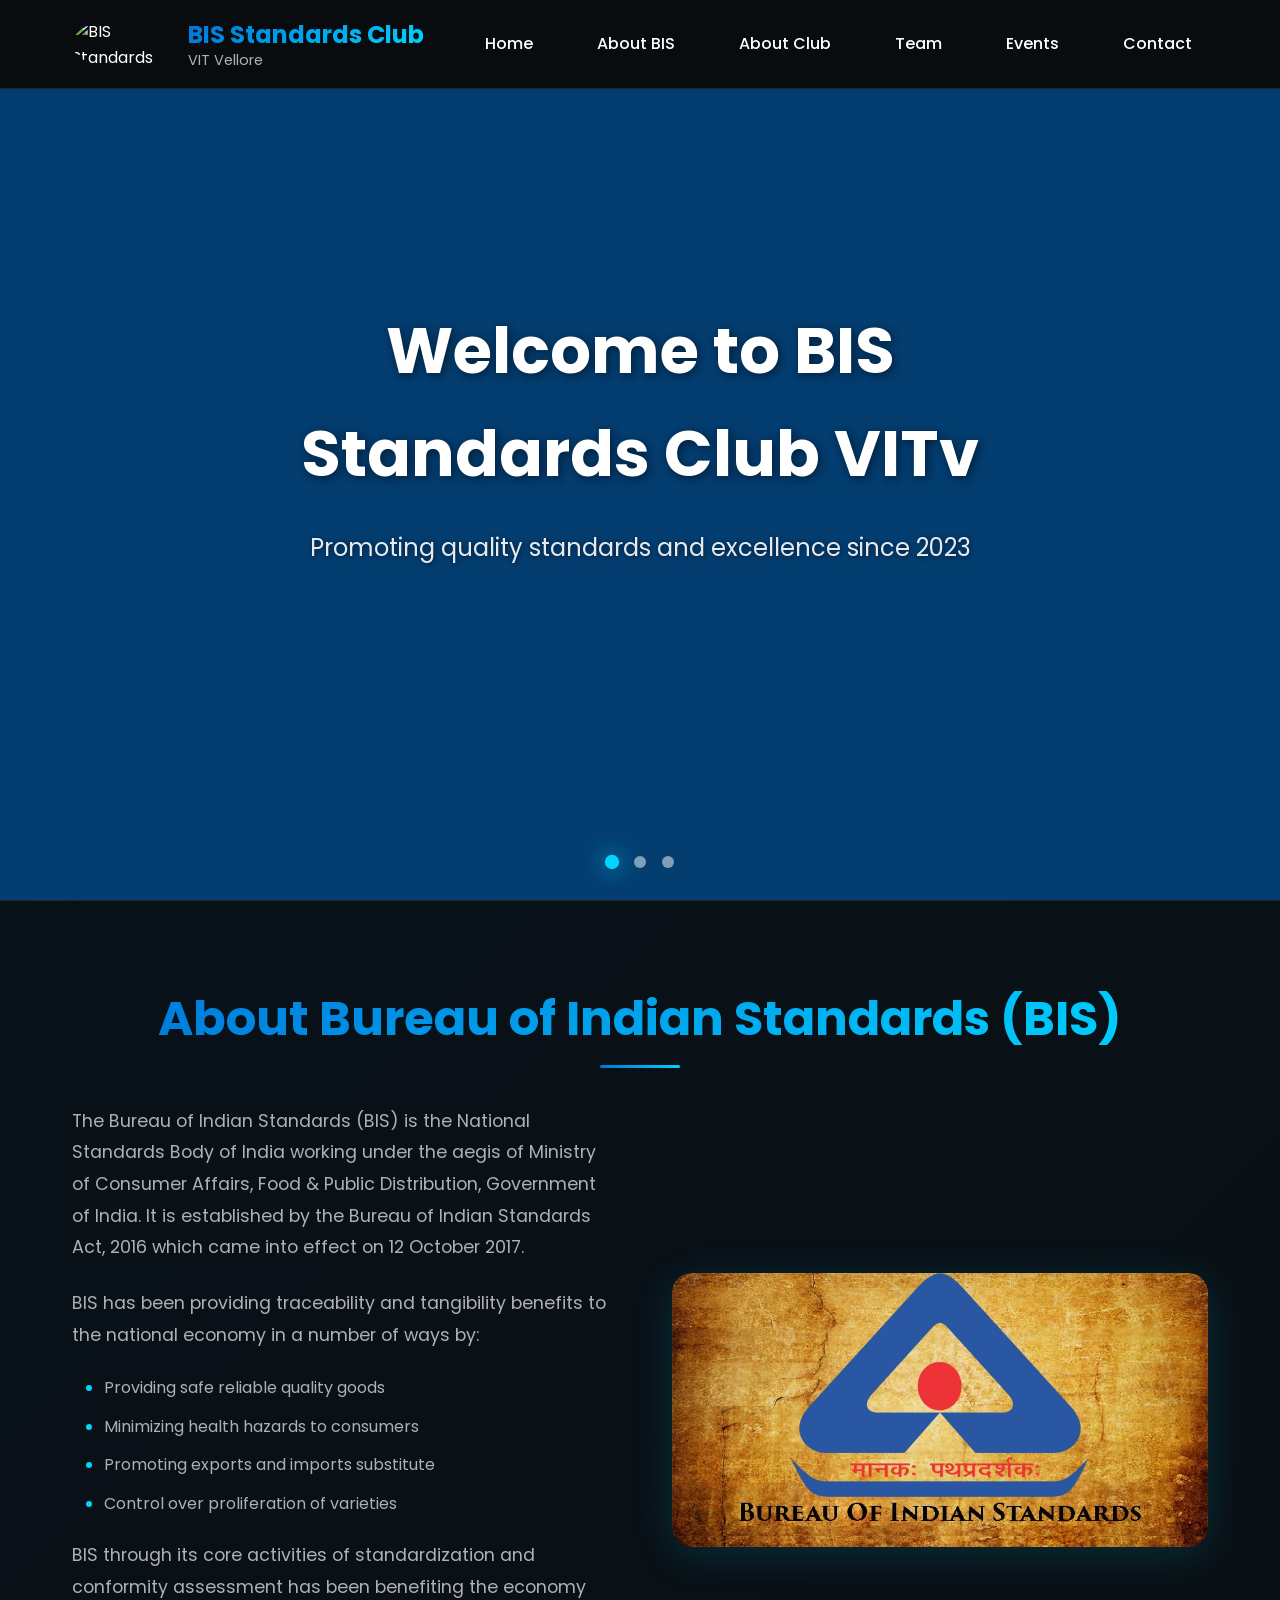
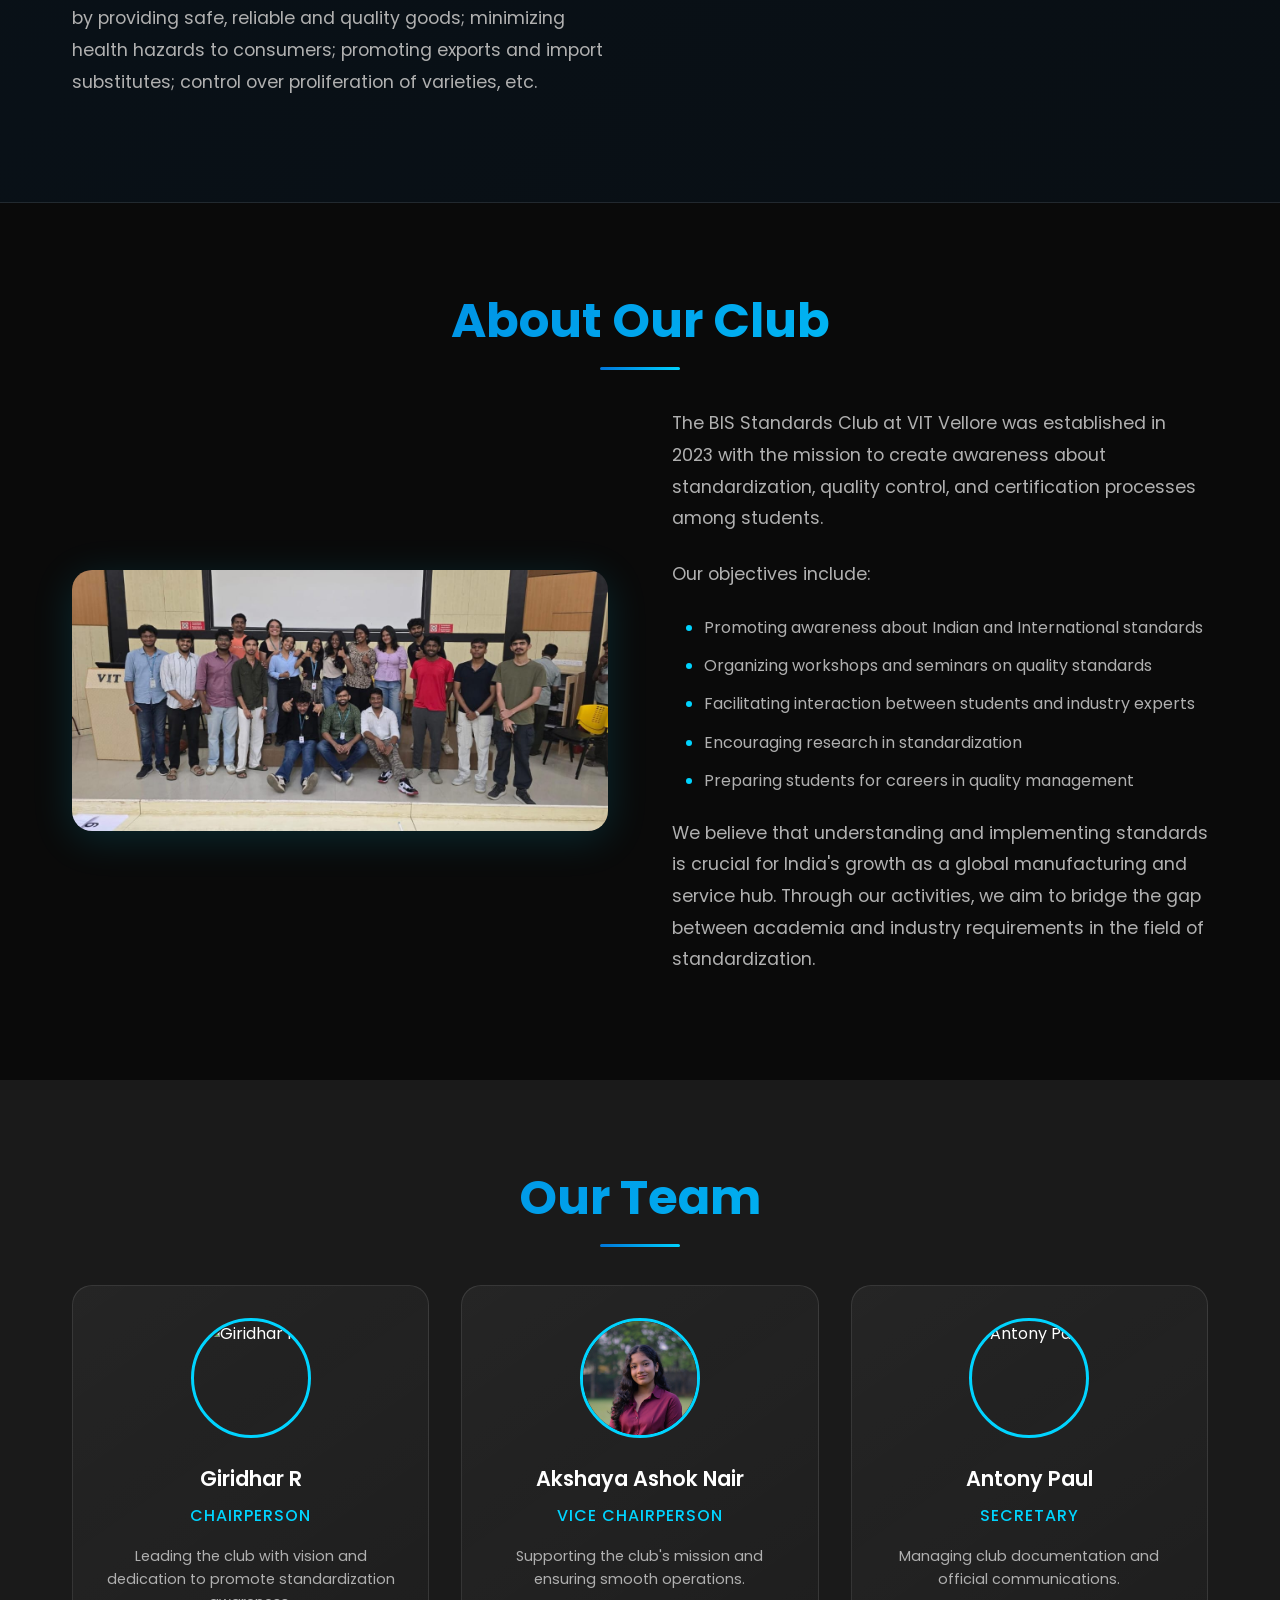
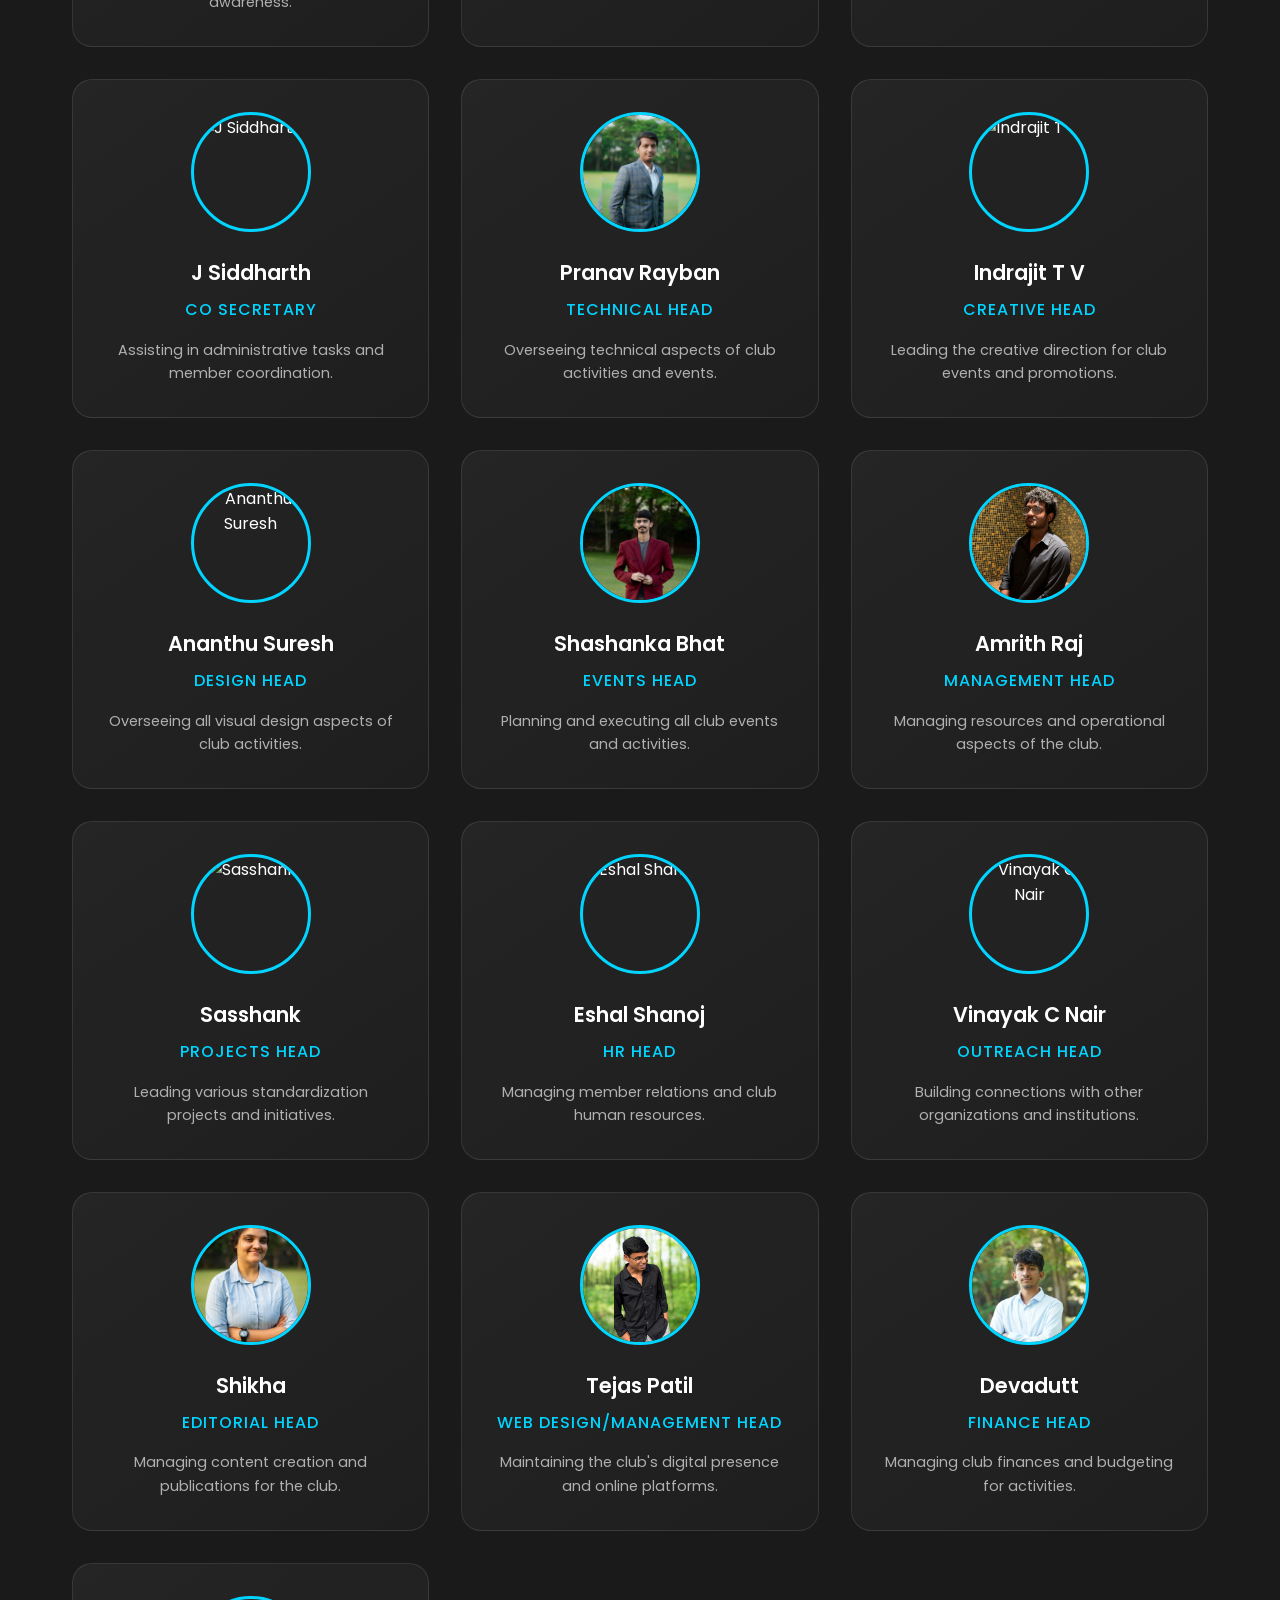
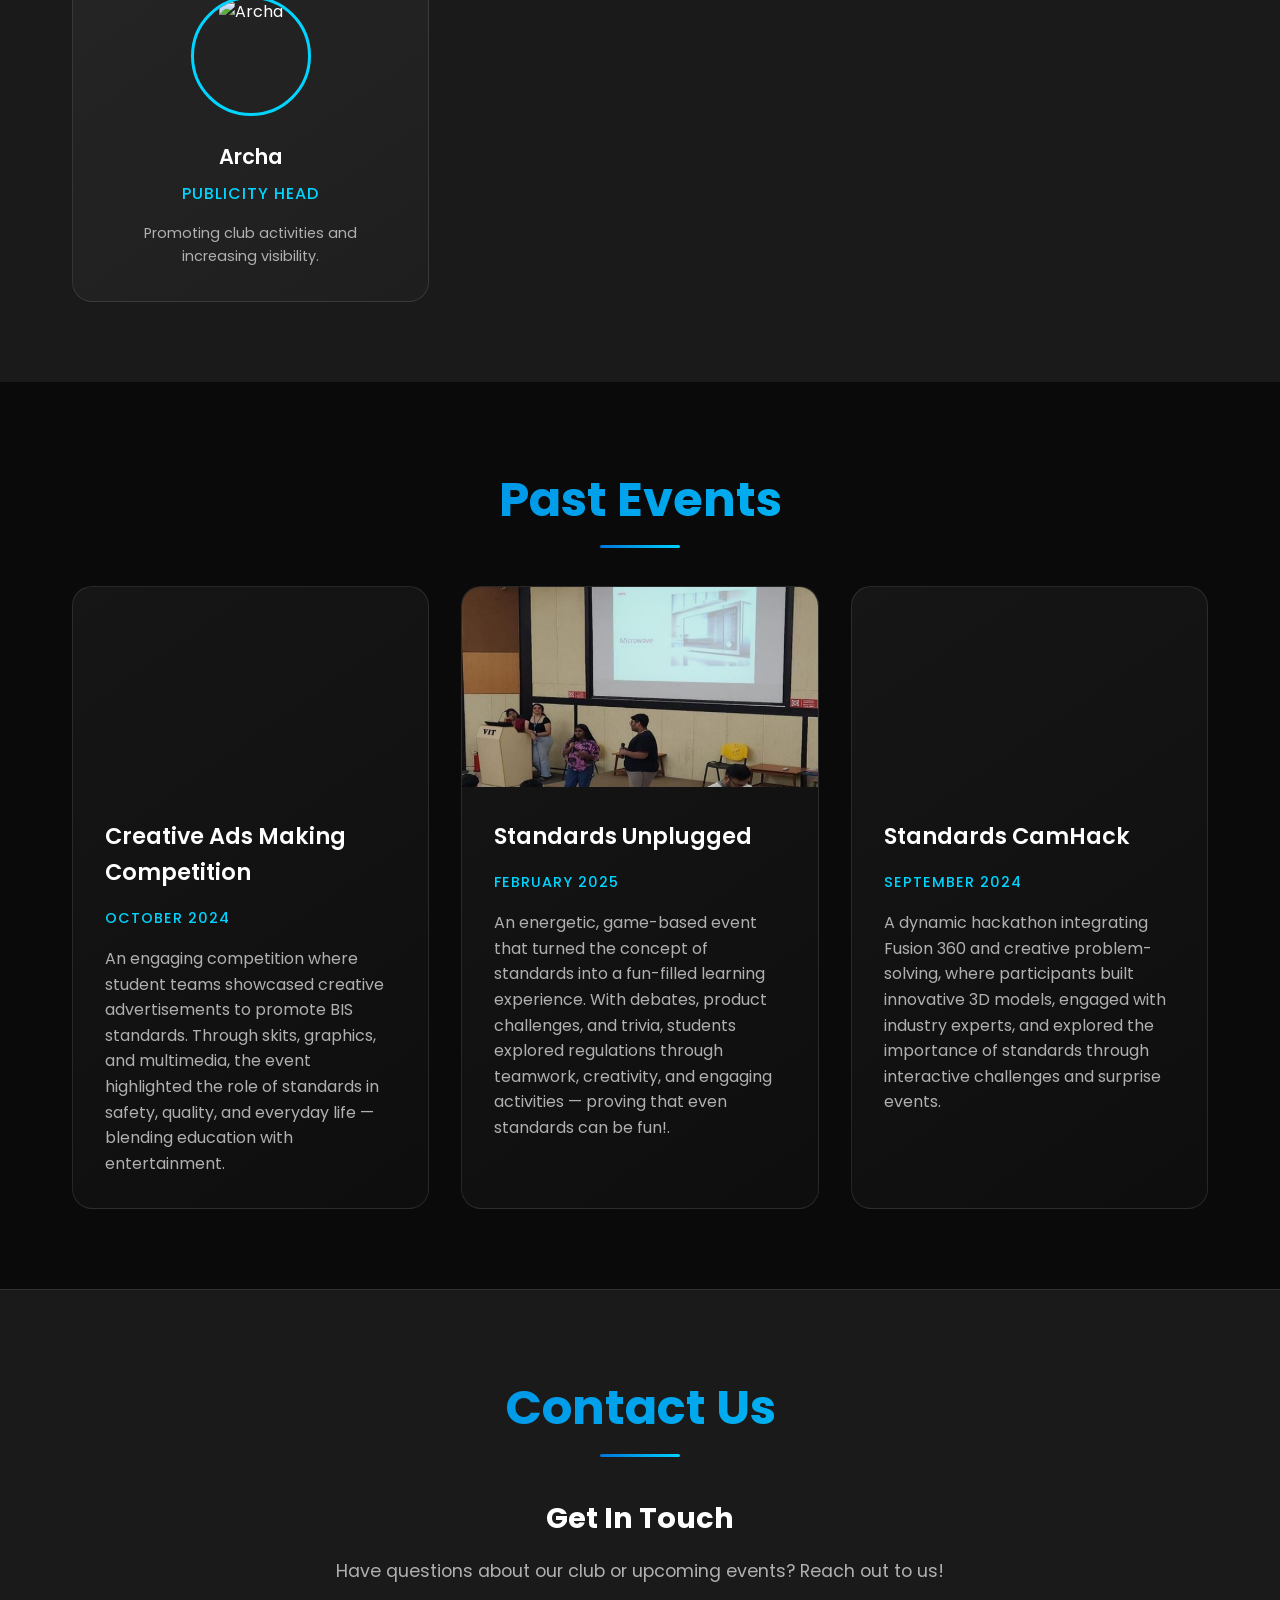
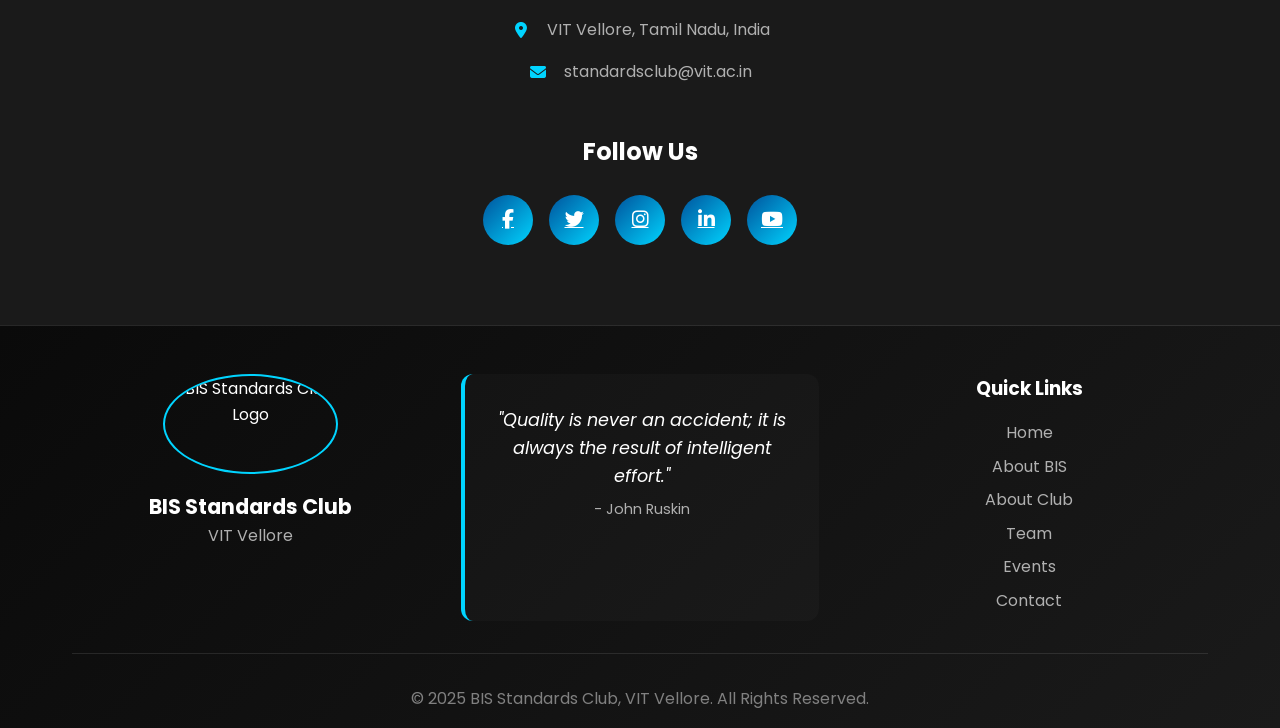
==== commit cf50e46a: "Update index.html" ====
--- a/index.html
+++ b/index.html
@@ -258,7 +258,7 @@
                 <!-- Management Head -->
                 <div class="team-member">
                     <div class="member-img">
-                        <img src="./profile/Amrith.HEIC" alt="Amrith Raj">
+                        <img src="./profile/Amrith.jpg" alt="Amrith Raj">
                         <div class="social-links">
                             <a href="https://www.linkedin.com/in/amrith-raj-885742255?lipi=urn%3Ali%3Apage%3Ad_flagship3_profile_view_base_contact_details%3BUBvFDRQkTCuf62L67pT5%2BA%3D%3D"><i class="fab fa-linkedin"></i></a>
                         </div>
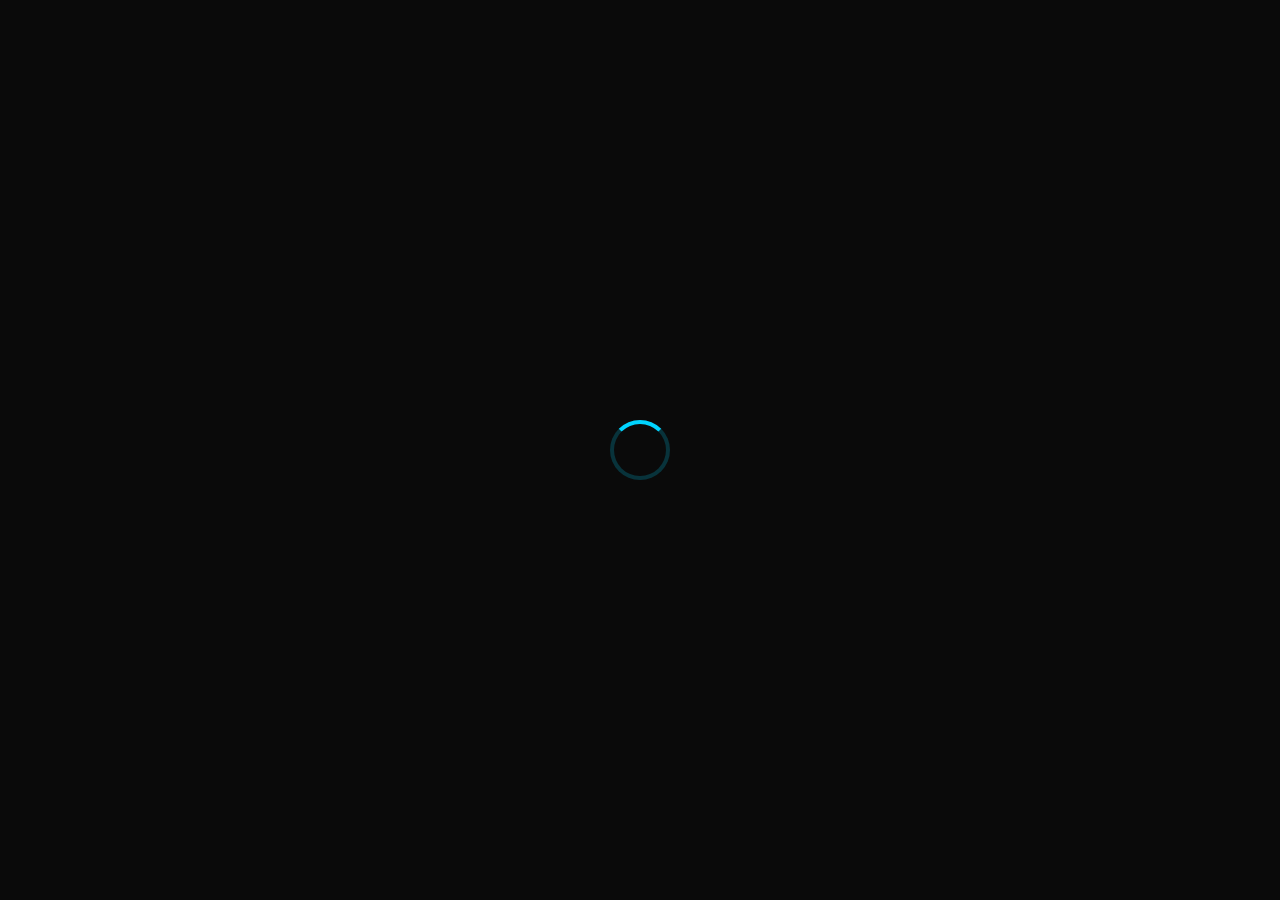
==== commit 5b7b53a9: "Create index.html" ====
--- a/index.html
+++ b/index.html
@@ -1,468 +1,593 @@
-<!DOCTYPE html>
-<html lang="en">
-<head>
-    <meta charset="UTF-8">
-    <meta name="viewport" content="width=device-width, initial-scale=1.0">
-    <!-- Primary Meta Tags -->
-<title>BIS Standards Club VITV</title>
-<meta name="title" content="BIS Standards Club VITV">
-<meta name="description" content="Official website of BIS Standards Club at VIT Vellore">
-<meta name="keywords" content="BIS, Standards Club, VIT Vellore, VITV, Bureau of Indian Standards, student club">
-
-<!-- Open Graph / Facebook -->
-<meta property="og:type" content="website">
-<meta property="og:url" content="https://www.standardsvit.live/">
-<meta property="og:title" content="BIS Standards Club VITV">
-<meta property="og:description" content="Official website of BIS Standards Club at VIT Vellore">
-<meta property="og:image" content="https://standardsclubvitv.github.io/image-api/images/logo.png">
-
-<!-- Twitter -->
-<meta property="twitter:card" content="summary_large_image">
-<meta property="twitter:url" content="https://www.standardsvit.live/">
-<meta property="twitter:title" content="BIS Standards Club VITV">
-<meta property="twitter:description" content="Official website of BIS Standards Club at VIT Vellore">
-<meta property="twitter:image" content="https://standardsclubvitv.github.io/image-api/images/logo.png">
-
-<!-- Additional Tags -->
-<meta name="author" content="Pranav Rayban">
-<meta name="viewport" content="width=device-width, initial-scale=1.0">
-    <title>BIS Standards Club - VIT Vellore</title>
-    <link rel="stylesheet" href="index.css">
-    <link rel="stylesheet" href="https://cdnjs.cloudflare.com/ajax/libs/font-awesome/6.4.0/css/all.min.css">
-    <link href="https://fonts.googleapis.com/css2?family=Poppins:wght@300;400;500;600;700&display=swap" rel="stylesheet">
-</head>
-
-    <!-- Standard Favicon (PNG) -->
-<link rel="icon" type="image/png" href="https://standardsclubvitv.github.io/image-api/images/logo.png">
-
-<!-- For Apple Devices -->
-<link rel="apple-touch-icon" href="https://standardsclubvitv.github.io/image-api/images/logo.png">
-
-<!-- For IE and Older Browsers (ICO format - optional) -->
-<link rel="shortcut icon" href="https://standardsclubvitv.github.io/image-api/images/logo.ico" type="image/x-icon">
-<body>
-    <!-- Particle Background -->
-    <div id="particles-js"></div>
-    
-    <!-- Header Section -->
-    <header>
-        <div class="container">
-            <div class="logo">
-                <img src="https://standardsclubvitv.github.io/Standards-Club-VITv/image/logo_club.png" alt="BIS Standards Club Logo">
-                <div>
-                    <h1>BIS Standards Club</h1>
-                    <p>VIT Vellore</p>
-                </div>
-            </div>
-            <nav>
-                <ul>
-                    <li><a href="#home">Home</a></li>
-                    <li><a href="#about-bis">About BIS</a></li>
-                    <li><a href="#about-club">About Club</a></li>
-                    <li><a href="#team">Team</a></li>
-                    <li><a href="#events">Events</a></li>
-                    <li><a href="#contact">Contact</a></li>
-                </ul>
-                <div class="mobile-menu-btn">
-                    <i class="fas fa-bars"></i>
-                </div>
-            </nav>
-        </div>
-    </header>
-
-    <!-- Hero Section with Slider -->
-    <section class="hero" id="home">
-        <div class="hero-slider">
-            <div class="slide active" style="background-image: linear-gradient(rgba(0, 83, 156, 0.7), rgba(0, 83, 156, 0.7)), url('https://images.unsplash.com/photo-1522202176988-66273c2fd55f?ixlib=rb-4.0.3&ixid=M3wxMjA3fDB8MHxwaG90by1wYWdlfHx8fGVufDB8fHx8fA%3D%3D&auto=format&fit=crop&w=1471&q=80');">
-                <div class="slide-content">
-                    <h2>Welcome to BIS Standards Club VITv</h2>
-                    <p>Promoting quality standards and excellence since 2023</p>
-                </div>
-            </div>
-            <div class="slide" style="background-image: linear-gradient(rgba(0, 83, 156, 0.7), rgba(0, 83, 156, 0.7)), url('https://images.unsplash.com/photo-1523050854058-8df90110c9f1?ixlib=rb-4.0.3&ixid=M3wxMjA3fDB8MHxwaG90by1wYWdlfHx8fGVufDB8fHx8fA%3D%3D&auto=format&fit=crop&w=1470&q=80');">
-                <div class="slide-content">
-                    <h2>Empowering Students</h2>
-                    <p>Developing future leaders in standardization</p>
-                </div>
-            </div>
-            <div class="slide" style="background-image: linear-gradient(rgba(0, 83, 156, 0.7), rgba(0, 83, 156, 0.7)), url('https://images.unsplash.com/photo-1541178735493-479c1a27ed24?ixlib=rb-4.0.3&ixid=M3wxMjA3fDB8MHxwaG90by1wYWdlfHx8fGVufDB8fHx8fA%3D%3D&auto=format&fit=crop&w=1471&q=80');">
-                <div class="slide-content">
-                    <h2>Join Our Community</h2>
-                    <p>Be part of the standardization revolution</p>
-                </div>
-            </div>
-        </div>
-        <div class="slider-nav">
-            <span class="dot active"></span>
-            <span class="dot"></span>
-            <span class="dot"></span>
-        </div>
-    </section>
-
-    <!-- About BIS Section -->
-    <section class="about-bis" id="about-bis">
-        <div class="container">
-            <h2 class="section-title">About Bureau of Indian Standards (BIS)</h2>
-            <div class="content-wrapper">
-                <div class="text-content">
-                    <p>The Bureau of Indian Standards (BIS) is the National Standards Body of India working under the aegis of Ministry of Consumer Affairs, Food & Public Distribution, Government of India. It is established by the Bureau of Indian Standards Act, 2016 which came into effect on 12 October 2017.</p>
-                    <p>BIS has been providing traceability and tangibility benefits to the national economy in a number of ways by:</p>
-                    <ul>
-                        <li>Providing safe reliable quality goods</li>
-                        <li>Minimizing health hazards to consumers</li>
-                        <li>Promoting exports and imports substitute</li>
-                        <li>Control over proliferation of varieties</li>
-                    </ul>
-                    <p>BIS through its core activities of standardization and conformity assessment has been benefiting the economy by providing safe, reliable and quality goods; minimizing health hazards to consumers; promoting exports and import substitutes; control over proliferation of varieties, etc.</p>
-                </div>
-                <div class="image-content">
-                    <img src="./profile/bis 2.jpg" alt="BIS Logo">
-                </div>
-            </div>
-        </div>
-    </section>
-
-    <!-- About Club Section -->
-    <section class="about-club" id="about-club">
-        <div class="container">
-            <h2 class="section-title">About Our Club</h2>
-            <div class="content-wrapper">
-                <div class="image-content">
-                    <img src="./profile/bis 1.jpg" alt="Club Members">
-                </div>
-                <div class="text-content">
-                    <p>The BIS Standards Club at VIT Vellore was established in 2023 with the mission to create awareness about standardization, quality control, and certification processes among students.</p>
-                    <p>Our objectives include:</p>
-                    <ul>
-                        <li>Promoting awareness about Indian and International standards</li>
-                        <li>Organizing workshops and seminars on quality standards</li>
-                        <li>Facilitating interaction between students and industry experts</li>
-                        <li>Encouraging research in standardization</li>
-                        <li>Preparing students for careers in quality management</li>
-                    </ul>
-                    <p>We believe that understanding and implementing standards is crucial for India's growth as a global manufacturing and service hub. Through our activities, we aim to bridge the gap between academia and industry requirements in the field of standardization.</p>
-                </div>
-            </div>
-        </div>
-    </section>
-
-    <!-- Team Section -->
-    <section class="team" id="team">
-        <div class="container">
-            <h2 class="section-title">Our Team</h2>
-            <div class="team-grid">
-                <!-- Chairperson -->
-                <div class="team-member">
-                    <div class="member-img">
-                        <img src="./profile/giri.JPG" alt="Giridhar R">
-                        <div class="social-links">
-                            <a href="#"><i class="fab fa-linkedin"></i></a>
-                        </div>
-                    </div>
-                    <h3>Giridhar R</h3>
-                    <p class="position">Chairperson</p>
-                    <p class="bio">Leading the club with vision and dedication to promote standardization awareness.</p>
-                </div>
-
-                <!-- Vice Chairperson -->
-                <div class="team-member">
-                    <div class="member-img">
-                        <img src="./profile/akshay.jpg" alt="Akshaya Ashok Nair">
-                        <div class="social-links">
-                            <a href="https://www.linkedin.com/in/giridhar-r-a68404293?lipi=urn%3Ali%3Apage%3Ad_flagship3_profile_view_base_contact_details%3Bu0GaKTpsRXe3pVfvvDRauA%3D%3D"><i class="fab fa-linkedin"></i></a>
-                        </div>
-                    </div>
-                    <h3>Akshaya Ashok Nair</h3>
-                    <p class="position">Vice Chairperson</p>
-                    <p class="bio">Supporting the club's mission and ensuring smooth operations.</p>
-                </div>
-
-                <!-- Secretary -->
-                <div class="team-member">
-                    <div class="member-img">
-                        <img src="./profile/antony palu.jpg" alt="Antony Paul">
-                        <div class="social-links">
-                            <a href="https://www.linkedin.com/in/antony-paul-61b1a2255?lipi=urn%3Ali%3Apage%3Ad_flagship3_profile_view_base_contact_details%3B0dxa9Q5%2BQA2poRHrAhk5mQ%3D%3D"><i class="fab fa-linkedin"></i></a>
-                        </div>
-                    </div>
-                    <h3>Antony Paul</h3>
-                    <p class="position">Secretary</p>
-                    <p class="bio">Managing club documentation and official communications.</p>
-                </div>
-
-                <!-- Co Secretary -->
-                <div class="team-member">
-                    <div class="member-img">
-                        <img src="" alt="J Siddharth">
-                        <div class="social-links">
-                            <a href="https://www.linkedin.com/in/siddharthjaisankar?lipi=urn%3Ali%3Apage%3Ad_flagship3_profile_view_base_contact_details%3Bw0EVlXIWRR%2B3rSMAdj%2F6UQ%3D%3D"><i class="fab fa-linkedin"></i></a>
-                        </div>
-                    </div>
-                    <h3>J Siddharth</h3>
-                    <p class="position">Co Secretary</p>
-                    <p class="bio">Assisting in administrative tasks and member coordination.</p>
-                </div>
-
-                 <!-- Technical Head -->
-                <div class="team-member">
-                    <div class="member-img">
-                        <img src="./profile/Pranav.jpg" alt="Pranav Rayban">
-                        <div class="social-links">
-                            <a href="https://www.linkedin.com/in/pranavrayban?lipi=urn%3Ali%3Apage%3Ad_flagship3_profile_view_base_contact_details%3B3sizMHUmRYW%2FHubPH%2FNMFg%3D%3D"><i class="fab fa-linkedin"></i></a>
-                        </div>
-                    </div>
-                    <h3>Pranav Rayban</h3>
-                    <p class="position">Technical Head</p>
-                    <p class="bio">Overseeing technical aspects of club activities and events.</p>
-                </div>
-
-                <!-- Creative Head -->
-                <div class="team-member">
-                    <div class="member-img">
-                        <img src="" alt="Indrajit T V">
-                        <div class="social-links">
-                            <a href="#"><i class="fab fa-linkedin"></i></a>
-                        </div>
-                    </div>
-                    <h3>Indrajit T V</h3>
-                    <p class="position">Creative Head</p>
-                    <p class="bio">Leading the creative direction for club events and promotions.</p>
-                </div>
-
-                <!-- Design Head -->
-                <div class="team-member">
-                    <div class="member-img">
-                        <img src="./profile/Ananthu Suresh.JPG" alt="Ananthu Suresh">
-                        <div class="social-links">
-                            <a href="#"><i class="fab fa-linkedin"></i></a>
-                        </div>
-                    </div>
-                    <h3>Ananthu Suresh</h3>
-                    <p class="position">Design Head</p>
-                    <p class="bio">Overseeing all visual design aspects of club activities.</p>
-                </div>
-
-                <!-- Events Head -->
-                <div class="team-member">
-                    <div class="member-img">
-                        <img src="./profile/shashank bhat.jpg" alt="Shashanka Bhat">
-                        <div class="social-links">
-                            <a href="https://www.linkedin.com/in/shashanka-bhat-181b68262?lipi=urn%3Ali%3Apage%3Ad_flagship3_profile_view_base_contact_details%3BxIVVit%2FdRdCw93SZa%2FfmfQ%3D%3D"><i class="fab fa-linkedin"></i></a>
-                        </div>
-                    </div>
-                    <h3>Shashanka Bhat</h3>
-                    <p class="position">Events Head</p>
-                    <p class="bio">Planning and executing all club events and activities.</p>
-                </div>
-
-                <!-- Management Head -->
-                <div class="team-member">
-                    <div class="member-img">
-                        <img src="./profile/Amrith.jpg" alt="Amrith Raj">
-                        <div class="social-links">
-                            <a href="https://www.linkedin.com/in/amrith-raj-885742255?lipi=urn%3Ali%3Apage%3Ad_flagship3_profile_view_base_contact_details%3BUBvFDRQkTCuf62L67pT5%2BA%3D%3D"><i class="fab fa-linkedin"></i></a>
-                        </div>
-                    </div>
-                    <h3>Amrith Raj</h3>
-                    <p class="position">Management Head</p>
-                    <p class="bio">Managing resources and operational aspects of the club.</p>
-                </div>
-
-                <!-- Projects Head -->
-                <div class="team-member">
-                    <div class="member-img">
-                        <img src="./profile/Sasshank.JPG" alt="Sasshank">
-                        <div class="social-links">
-                            <a href="https://www.linkedin.com/in/sasshank-anand-7b47a4345?lipi=urn%3Ali%3Apage%3Ad_flagship3_profile_view_base_contact_details%3B5NVMvnd5QKKw8hawh9zyDA%3D%3D"><i class="fab fa-linkedin"></i></a>
-                        </div>
-                    </div>
-                    <h3>Sasshank</h3>
-                    <p class="position">Projects Head</p>
-                    <p class="bio">Leading various standardization projects and initiatives.</p>
-                </div>
-
-                <!-- HR Head -->
-                <div class="team-member">
-                    <div class="member-img">
-                        <img src="./profile/Eshal Shanoj.JPG" alt="Eshal Shanoj">
-                        <div class="social-links">
-                            <a href="https://www.linkedin.com/in/eshal-shanoj-326515276?lipi=urn%3Ali%3Apage%3Ad_flagship3_profile_view_base_contact_details%3Bj5yR819yQ2edb%2BOpYI%2Bqjw%3D%3D"><i class="fab fa-linkedin"></i></a>
-                        </div>
-                    </div>
-                    <h3>Eshal Shanoj</h3>
-                    <p class="position">HR Head</p>
-                    <p class="bio">Managing member relations and club human resources.</p>
-                </div>
-
-                <!-- Outreach Head -->
-                <div class="team-member">
-                    <div class="member-img">
-                        <img src="./profile/" alt="Vinayak C Nair">
-                        <div class="social-links">
-                            <a href="https://www.linkedin.com/in/vinayak-c-nair-9991962aa?lipi=urn%3Ali%3Apage%3Ad_flagship3_profile_view_base_contact_details%3BLk64nnkeQheKVd7cREHJwA%3D%3D"><i class="fab fa-linkedin"></i></a>
-                        </div>
-                    </div>
-                    <h3>Vinayak C Nair</h3>
-                    <p class="position">Outreach Head</p>
-                    <p class="bio">Building connections with other organizations and institutions.</p>
-                </div>
-
-                <!-- Editorial Head -->
-                <div class="team-member">
-                    <div class="member-img">
-                        <img src="./profile/Shikha .jpg" alt="Shikha">
-                        <div class="social-links">
-                            <a href="https://www.linkedin.com/in/shikha-d-152217356?lipi=urn%3Ali%3Apage%3Ad_flagship3_profile_view_base_contact_details%3B8CowcgvlRR6okFjXyJjFAw%3D%3D"><i class="fab fa-linkedin"></i></a>
-                        </div>
-                    </div>
-                    <h3>Shikha</h3>
-                    <p class="position">Editorial Head</p>
-                    <p class="bio">Managing content creation and publications for the club.</p>
-                </div>
-
-                <!-- Web Design/Management Head -->
-                <div class="team-member">
-                    <div class="member-img">
-                        <img src="./profile/tejas.jpg" alt="Tejas Patil">
-                        <div class="social-links">
-                            <a href="https://www.linkedin.com/in/tejas-patil-91802728b?lipi=urn%3Ali%3Apage%3Ad_flagship3_profile_view_base_contact_details%3BFMBEEyl5RYeg8j54WaBmvg%3D%3D"><i class="fab fa-linkedin"></i></a>
-                        </div>
-                    </div>
-                    <h3>Tejas Patil</h3>
-                    <p class="position">Web Design/Management Head</p>
-                    <p class="bio">Maintaining the club's digital presence and online platforms.</p>
-                </div>
-
-                <!-- Finance Head -->
-                <div class="team-member">
-                    <div class="member-img">
-                        <img src="./profile/Devadutt.jpg" alt="Devadutt">
-                        <div class="social-links">
-                            <a href="#"><i class="fab fa-linkedin"></i></a>
-                        </div>
-                    </div>
-                    <h3>Devadutt</h3>
-                    <p class="position">Finance Head</p>
-                    <p class="bio">Managing club finances and budgeting for activities.</p>
-                </div>
-
-                <!-- Publicity Head -->
-                <div class="team-member">
-                    <div class="member-img">
-                        <img src="./profile/Archa.JPG" alt="Archa">
-                        <div class="social-links">
-                            <a href="https://www.linkedin.com/in/archa-ajesh-k-02a694304?lipi=urn%3Ali%3Apage%3Ad_flagship3_profile_view_base_contact_details%3BDRD%2B17BYQaimi44cBB42dQ%3D%3D"><i class="fab fa-linkedin"></i></a>
-                        </div>
-                    </div>
-                    <h3>Archa</h3>
-                    <p class="position">Publicity Head</p>
-                    <p class="bio">Promoting club activities and increasing visibility.</p>
-                </div>
-            </div>
-        </div>
-    </section>
-
-    <!-- Past Events Section -->
-    <section class="events" id="events">
-        <div class="container">
-            <h2 class="section-title">Past Events</h2>
-            <div class="events-grid">
-                <div class="event-card">
-                    <div class="event-img">
-                        <img src="./profile/event 2.jpg" alt="Workshop">
-                    </div>
-                    <div class="event-content">
-                        <h3>Creative Ads Making Competition</h3>
-                        <p class="event-date">October 2024</p>
-                        <p class="event-desc">An engaging competition where student teams showcased creative advertisements to promote BIS standards. Through skits, graphics, and multimedia, the event highlighted the role of standards in safety, quality, and everyday life — blending education with entertainment.</p>
-                    </div>
-                </div>
-                <div class="event-card">
-                    <div class="event-img">
-                        <img src="./profile/event 3.jpg" alt="Seminar">
-                    </div>
-                    <div class="event-content">
-                        <h3>Standards Unplugged</h3>
-                        <p class="event-date">February 2025</p>
-                        <p class="event-desc">An energetic, game-based event that turned the concept of standards into a fun-filled learning experience. With debates, product challenges, and trivia, students explored regulations through teamwork, creativity, and engaging activities — proving that even standards can be fun!.</p>
-                    </div>
-                </div>
-                <div class="event-card">
-                    <div class="event-img">
-                        <img src="./profile/event1.png" alt="Panel Discussion">
-                    </div>
-                    <div class="event-content">
-                        <h3>Standards CamHack</h3>
-                        <p class="event-date">September 2024</p>
-                        <p class="event-desc">A dynamic hackathon integrating Fusion 360 and creative problem-solving, where participants built innovative 3D models, engaged with industry experts, and explored the importance of standards through interactive challenges and surprise events.</p>
-                    </div>
-                </div>
-            </div>
-        </div>
-    </section>
-
-    <!-- Contact Section -->
-    <section class="contact" id="contact">
-        <div class="container">
-            <h2 class="section-title">Contact Us</h2>
-            <div class="contact-content">
-                <div class="contact-info">
-                    <h3>Get In Touch</h3>
-                    <p>Have questions about our club or upcoming events? Reach out to us!</p>
-                    <div class="contact-details">
-                        <p><i class="fas fa-map-marker-alt"></i> VIT Vellore, Tamil Nadu, India</p>
-                        <p><i class="fas fa-envelope"></i> standardsclub@vit.ac.in</p>
-                    </div>
-                    <div class="social-media">
-                        <h3>Follow Us</h3>
-                        <div class="social-icons">
-                            <a href="#"><i class="fab fa-facebook-f"></i></a>
-                            <a href="#"><i class="fab fa-twitter"></i></a>
-                            <a href="https://www.instagram.com/standardsclubvit/?hl=en"><i class="fab fa-instagram"></i></a>
-                            <a href="https://www.linkedin.com/in/standards-club-vit-b512a829a?lipi=urn%3Ali%3Apage%3Ad_flagship3_profile_view_base_contact_details%3BjiEjPVfQSj2aQ0cvLv9aQQ%3D%3D"><i class="fab fa-linkedin-in"></i></a>
-                            <a href="https://www.youtube.com/@IndianStandard"><i class="fab fa-youtube"></i></a>
-                        </div>
-                    </div>
-                </div>
-            </div>
-        </div>
-    </section>
-
-    <!-- Footer -->
-    <footer>
-        <div class="container">
-            <div class="footer-content">
-                <div class="footer-logo">
-                    <img src="https://standardsclubvitv.github.io/Standards-Club-VITv/image/logo_club.png" alt="BIS Standards Club Logo">
-                    <div>
-                        <h3>BIS Standards Club</h3>
-                        <p>VIT Vellore</p>
-                    </div>
-                </div>
-                <div class="footer-quote">
-                    <p>"Quality is never an accident; it is always the result of intelligent effort."</p>
-                    <p>- John Ruskin</p>
-                </div>
-                <div class="footer-links">
-                    <h3>Quick Links</h3>
-                    <ul>
-                        <li><a href="#home">Home</a></li>
-                        <li><a href="#about-bis">About BIS</a></li>
-                        <li><a href="#about-club">About Club</a></li>
-                        <li><a href="#team">Team</a></li>
-                        <li><a href="#events">Events</a></li>
-                        <li><a href="#contact">Contact</a></li>
-                    </ul>
-                </div>
-            </div>
-            <div class="footer-bottom">
-                <p>&copy; 2025 BIS Standards Club, VIT Vellore. All Rights Reserved.</p>
-            </div>
-        </div>
-    </footer>
-
-    <!-- Particles.js Library -->
-    <script src="https://cdn.jsdelivr.net/particles.js/2.0.0/particles.min.js"></script>
-    <script src="index.js"></script>
-</body>
-</html>
+<!DOCTYPE html>
+<html lang="en">
+<head>
+    <meta charset="UTF-8">
+    <meta name="viewport" content="width=device-width, initial-scale=1.0">
+    <title>BIS Standards Club VITv - Welcome</title>
+    <link href="https://fonts.googleapis.com/css2?family=Poppins:wght@300;400;500;600;700;800&display=swap" rel="stylesheet">
+    <link rel="stylesheet" href="https://cdnjs.cloudflare.com/ajax/libs/font-awesome/6.4.0/css/all.min.css">
+    
+    <style>
+        * {
+            margin: 0;
+            padding: 0;
+            box-sizing: border-box;
+        }
+
+        :root {
+            --primary-blue: #00539c;
+            --secondary-blue: #0074d9;
+            --accent-cyan: #00d4ff;
+            --dark-bg: #0a0a0a;
+            --text-primary: #ffffff;
+            --text-secondary: #b0b0b0;
+            --gradient-primary: linear-gradient(135deg, var(--primary-blue), var(--secondary-blue));
+            --gradient-accent: linear-gradient(135deg, var(--secondary-blue), var(--accent-cyan));
+            --glow-cyan: 0 0 30px rgba(0, 212, 255, 0.5);
+            --glow-blue: 0 0 40px rgba(0, 116, 217, 0.3);
+        }
+
+        body {
+            font-family: 'Poppins', sans-serif;
+            background: var(--dark-bg);
+            color: var(--text-primary);
+            overflow: hidden;
+            height: 100vh;
+            position: relative;
+        }
+
+        /* Animated Background */
+        .background {
+            position: fixed;
+            top: 0;
+            left: 0;
+            width: 100%;
+            height: 100%;
+            background: radial-gradient(circle at 20% 20%, rgba(0, 83, 156, 0.3) 0%, transparent 50%),
+                        radial-gradient(circle at 80% 80%, rgba(0, 212, 255, 0.2) 0%, transparent 50%),
+                        radial-gradient(circle at 40% 60%, rgba(0, 116, 217, 0.1) 0%, transparent 50%);
+            animation: backgroundShift 20s ease-in-out infinite;
+        }
+
+        @keyframes backgroundShift {
+            0%, 100% { 
+                background: radial-gradient(circle at 20% 20%, rgba(0, 83, 156, 0.3) 0%, transparent 50%),
+                           radial-gradient(circle at 80% 80%, rgba(0, 212, 255, 0.2) 0%, transparent 50%),
+                           radial-gradient(circle at 40% 60%, rgba(0, 116, 217, 0.1) 0%, transparent 50%);
+            }
+            50% { 
+                background: radial-gradient(circle at 80% 30%, rgba(0, 83, 156, 0.3) 0%, transparent 50%),
+                           radial-gradient(circle at 20% 70%, rgba(0, 212, 255, 0.2) 0%, transparent 50%),
+                           radial-gradient(circle at 60% 40%, rgba(0, 116, 217, 0.1) 0%, transparent 50%);
+            }
+        }
+
+        /* Particles Background */
+        #particles-js {
+            position: absolute;
+            top: 0;
+            left: 0;
+            width: 100%;
+            height: 100%;
+            z-index: 1;
+        }
+
+        /* Main Content */
+        .splash-container {
+            position: relative;
+            z-index: 2;
+            height: 100vh;
+            display: flex;
+            flex-direction: column;
+            justify-content: center;
+            align-items: center;
+            text-align: center;
+            padding: 2rem;
+        }
+
+        /* Logo Animation */
+        .logo-container {
+            margin-bottom: 3rem;
+            animation: logoFloat 3s ease-in-out infinite;
+        }
+
+        .logo {
+            width: 260px;
+            height: 140px;
+            border-radius: 50%;
+            transition: all 0.5s cubic-bezier(0.4, 0, 0.2, 1);
+            animation: logoGlow 2s ease-in-out infinite alternate;
+        }
+
+        @keyframes logoFloat {
+            0%, 100% { transform: translateY(0px); }
+            50% { transform: translateY(-10px); }
+        }
+
+        @keyframes logoGlow {
+            0% { 
+                filter: drop-shadow(0 0 15px rgba(0, 212, 255, 0.3));
+            }
+            100% { 
+                filter: drop-shadow(0 0 25px rgba(0, 212, 255, 0.5));
+            }
+        }
+
+        /* Welcome Text */
+        .welcome-text {
+            margin-bottom: 4rem;
+        }
+
+        .welcome-title {
+            font-size: clamp(2.5rem, 8vw, 5rem);
+            font-weight: 800;
+           background: linear-gradient(45deg, #a0a528, #d9c400, #ca8416);
+            background-size: 300% 300%;
+            -webkit-background-clip: text;
+            -webkit-text-fill-color: transparent;
+            background-clip: text;
+            animation: gradientShift 4s ease-in-out infinite, textGlow 2s ease-in-out infinite alternate;
+            line-height: 1.2;
+            margin-bottom: 1rem;
+            text-shadow: 0 0 30px rgba(0, 212, 255, 0.3);
+        }
+
+        @keyframes gradientShift {
+            0%, 100% { background-position: 0% 50%; }
+            50% { background-position: 100% 50%; }
+        }
+
+        @keyframes textGlow {
+            0% { filter: drop-shadow(0 0 10px rgba(0, 212, 255, 0.3)); }
+            100% { filter: drop-shadow(0 0 20px rgba(0, 212, 255, 0.6)); }
+        }
+
+        .welcome-subtitle {
+            font-size: clamp(1.2rem, 4vw, 2rem);
+            font-weight: 400;
+            color: var(--text-secondary);
+            opacity: 0;
+            animation: fadeInUp 1s ease-out 0.5s forwards;
+            letter-spacing: 2px;
+        }
+
+        .club-name {
+            font-size: clamp(1rem, 3vw, 1.5rem);
+            font-weight: 600;
+            color: var(--accent-cyan);
+            margin-top: 0.5rem;
+            opacity: 0;
+            animation: fadeInUp 1s ease-out 1s forwards;
+            text-transform: uppercase;
+            letter-spacing: 3px;
+        }
+
+        @keyframes fadeInUp {
+            from {
+                opacity: 0;
+                transform: translateY(30px);
+            }
+            to {
+                opacity: 1;
+                transform: translateY(0);
+            }
+        }
+
+        /* Enter Button */
+        .enter-button {
+            position: relative;
+            padding: 1.5rem 4rem;
+            font-size: 1.2rem;
+            font-weight: 600;
+            text-transform: uppercase;
+            letter-spacing: 2px;
+            background: transparent;
+            border: 2px solid var(--accent-cyan);
+            color: var(--accent-cyan);
+            border-radius: 50px;
+            cursor: pointer;
+            transition: all 0.5s cubic-bezier(0.4, 0, 0.2, 1);
+            text-decoration: none;
+            display: inline-block;
+            overflow: hidden;
+            opacity: 0;
+            animation: fadeInUp 1s ease-out 1.5s forwards;
+        }
+
+        .enter-button::before {
+            content: '';
+            position: absolute;
+            top: 0;
+            left: -100%;
+            width: 100%;
+            height: 100%;
+            background: var(--gradient-accent);
+            transition: all 0.5s cubic-bezier(0.4, 0, 0.2, 1);
+            z-index: -1;
+        }
+
+        .enter-button:hover::before {
+            left: 0;
+        }
+
+        .enter-button:hover {
+            color: var(--dark-bg);
+            box-shadow: var(--glow-cyan);
+            transform: translateY(-3px);
+        }
+
+        .enter-button i {
+            margin-left: 1rem;
+            transition: transform 0.3s ease;
+        }
+
+        .enter-button:hover i {
+            transform: translateX(5px);
+        }
+
+        /* Floating Elements */
+        .floating-element {
+            position: absolute;
+            opacity: 0.1;
+            animation: float 6s ease-in-out infinite;
+        }
+
+        .floating-element:nth-child(1) {
+            top: 20%;
+            left: 10%;
+            animation-delay: 0s;
+        }
+
+        .floating-element:nth-child(2) {
+            top: 60%;
+            right: 15%;
+            animation-delay: 2s;
+        }
+
+        .floating-element:nth-child(3) {
+            bottom: 20%;
+            left: 20%;
+            animation-delay: 4s;
+        }
+
+        @keyframes float {
+            0%, 100% { transform: translateY(0px) rotate(0deg); }
+            50% { transform: translateY(-20px) rotate(10deg); }
+        }
+
+        /* Loading Animation */
+        .loading-overlay {
+            position: fixed;
+            top: 0;
+            left: 0;
+            width: 100%;
+            height: 100%;
+            background: var(--dark-bg);
+            z-index: 1000;
+            display: flex;
+            justify-content: center;
+            align-items: center;
+            opacity: 1;
+            transition: opacity 1s ease-out;
+        }
+
+        .loading-overlay.hidden {
+            opacity: 0;
+            pointer-events: none;
+        }
+
+        .loader {
+            width: 60px;
+            height: 60px;
+            border: 4px solid rgba(0, 212, 255, 0.2);
+            border-top: 4px solid var(--accent-cyan);
+            border-radius: 50%;
+            animation: spin 1s linear infinite;
+        }
+
+        @keyframes spin {
+            0% { transform: rotate(0deg); }
+            100% { transform: rotate(360deg); }
+        }
+
+        /* Responsive Design */
+        @media (max-width: 768px) {
+            .logo {
+                width: 120px;
+                height: 120px;
+            }
+
+            .logo-container {
+                margin-bottom: 2rem;
+            }
+
+            .welcome-text {
+                margin-bottom: 3rem;
+            }
+
+            .enter-button {
+                padding: 1.2rem 3rem;
+                font-size: 1rem;
+            }
+
+            .splash-container {
+                padding: 1rem;
+            }
+        }
+
+        @media (max-width: 480px) {
+            .logo {
+                width: 190px;
+                height: 105px;
+            }
+
+            .enter-button {
+                padding: 1rem 2.5rem;
+                font-size: 0.9rem;
+            }
+
+            .welcome-subtitle {
+                letter-spacing: 1px;
+            }
+
+            .club-name {
+                letter-spacing: 2px;
+            }
+        }
+
+        /* High contrast mode */
+        @media (prefers-contrast: high) {
+            .enter-button {
+                border-color: #ffffff;
+                color: #ffffff;
+            }
+        }
+
+        /* Reduced motion */
+        @media (prefers-reduced-motion: reduce) {
+            * {
+                animation-duration: 0.01ms !important;
+                animation-iteration-count: 1 !important;
+                transition-duration: 0.01ms !important;
+            }
+        }
+    </style>
+</head>
+<body>
+    <!-- Loading Overlay -->
+    <div class="loading-overlay" id="loadingOverlay">
+        <div class="loader"></div>
+    </div>
+
+    <!-- Animated Background -->
+    <div class="background"></div>
+
+    <!-- Particles Background -->
+    <div id="particles-js"></div>
+
+    <!-- Floating Elements -->
+    <div class="floating-element">
+        <i class="fas fa-code" style="font-size: 3rem; color: var(--accent-cyan);"></i>
+    </div>
+    <div class="floating-element">
+        <i class="fas fa-users" style="font-size: 2.5rem; color: var(--secondary-blue);"></i>
+    </div>
+    <div class="floating-element">
+        <i class="fas fa-lightbulb" style="font-size: 3.5rem; color: var(--primary-blue);"></i>
+    </div>
+
+    <!-- Main Content -->
+    <div class="splash-container">
+        <div class="logo-container">
+            <img src="https://standardsclubvitv.github.io/Standards-Club-VITv/image/logo_club.png" 
+                 alt="BIS Standards Club Logo" 
+                 class="logo"
+                 onerror="this.style.display='none'">
+        </div>
+
+        <div class="welcome-text">
+            <h1 class="welcome-title">Welcome to</h1>
+            <p class="welcome-subtitle">BIS Standards Club</p>
+            <p class="club-name">VIT Vellore</p>
+        </div>
+
+        <a href="#" class="enter-button" id="enterButton">
+            Enter Website
+            <i class="fas fa-arrow-right"></i>
+        </a>
+    </div>
+
+    <!-- Particles.js -->
+    <script src="https://cdnjs.cloudflare.com/ajax/libs/particles.js/2.0.0/particles.min.js"></script>
+
+    <script>
+        // Initialize particles
+        particlesJS('particles-js', {
+            particles: {
+                number: {
+                    value: 100,
+                    density: {
+                        enable: true,
+                        value_area: 800
+                    }
+                },
+                color: {
+                    value: ['#00d4ff', '#0074d9', '#00539c']
+                },
+                shape: {
+                    type: 'circle',
+                    stroke: {
+                        width: 0,
+                        color: '#000000'
+                    }
+                },
+                opacity: {
+                    value: 0.3,
+                    random: true,
+                    anim: {
+                        enable: true,
+                        speed: 1,
+                        opacity_min: 0.1,
+                        sync: false
+                    }
+                },
+                size: {
+                    value: 3,
+                    random: true,
+                    anim: {
+                        enable: true,
+                        speed: 2,
+                        size_min: 0.5,
+                        sync: false
+                    }
+                },
+                line_linked: {
+                    enable: true,
+                    distance: 150,
+                    color: '#00d4ff',
+                    opacity: 0.2,
+                    width: 1
+                },
+                move: {
+                    enable: true,
+                    speed: 1.5,
+                    direction: 'none',
+                    random: false,
+                    straight: false,
+                    out_mode: 'out',
+                    bounce: false,
+                    attract: {
+                        enable: false,
+                        rotateX: 600,
+                        rotateY: 1200
+                    }
+                }
+            },
+            interactivity: {
+                detect_on: 'window',
+                events: {
+                    onhover: {
+                        enable: true,
+                        mode: 'repulse'
+                    },
+                    onclick: {
+                        enable: true,
+                        mode: 'push'
+                    },
+                    resize: true
+                },
+                modes: {
+                    grab: {
+                        distance: 400,
+                        line_linked: {
+                            opacity: 1
+                        }
+                    },
+                    bubble: {
+                        distance: 400,
+                        size: 40,
+                        duration: 2,
+                        opacity: 8,
+                        speed: 3
+                    },
+                    repulse: {
+                        distance: 150,
+                        duration: 0.4
+                    },
+                    push: {
+                        particles_nb: 4
+                    },
+                    remove: {
+                        particles_nb: 2
+                    }
+                }
+            },
+            retina_detect: true
+        });
+
+        // Hide loading overlay after page loads
+        window.addEventListener('load', () => {
+            setTimeout(() => {
+                document.getElementById('loadingOverlay').classList.add('hidden');
+            }, 1000);
+        });
+
+        // Enter button functionality
+        document.getElementById('enterButton').addEventListener('click', (e) => {
+            e.preventDefault();
+            
+            // Add exit animation
+            document.body.style.animation = 'fadeOut 1s ease-out forwards';
+            
+            // Redirect after animation
+            setTimeout(() => {
+                // Replace this with your main website URL
+                window.location.href = 'page.html';
+            }, 1000);
+        });
+
+        // Add exit animation CSS
+        const style = document.createElement('style');
+        style.textContent = `
+            @keyframes fadeOut {
+                from {
+                    opacity: 1;
+                    transform: scale(1);
+                }
+                to {
+                    opacity: 0;
+                    transform: scale(1.1);
+                }
+            }
+        `;
+        document.head.appendChild(style);
+
+        // Keyboard navigation
+        document.addEventListener('keydown', (e) => {
+            if (e.key === 'Enter' || e.key === ' ') {
+                document.getElementById('enterButton').click();
+            }
+        });
+
+        // Add some interactive effects
+        document.addEventListener('mousemove', (e) => {
+            const floatingElements = document.querySelectorAll('.floating-element');
+            const mouseX = e.clientX / window.innerWidth;
+            const mouseY = e.clientY / window.innerHeight;
+
+            floatingElements.forEach((element, index) => {
+                const speed = (index + 1) * 0.5;
+                const x = (mouseX - 0.5) * speed * 20;
+                const y = (mouseY - 0.5) * speed * 20;
+                element.style.transform = `translate(${x}px, ${y}px)`;
+            });
+        });
+
+        // Performance optimization
+        let ticking = false;
+        function optimizedMouseMove(e) {
+            if (!ticking) {
+                requestAnimationFrame(() => {
+                    // Mouse move logic here
+                    ticking = false;
+                });
+                ticking = true;
+            }
+        }
+
+        // Add some sound effects (optional)
+        function playHoverSound() {
+            // You can add audio effects here if needed
+            const audio = new Audio('[data-uri]');
+        }
+
+        document.getElementById('enterButton').addEventListener('mouseenter', () => {
+            document.getElementById('enterButton').style.transform = 'translateY(-5px) scale(1.05)';
+        });
+
+        document.getElementById('enterButton').addEventListener('mouseleave', () => {
+            document.getElementById('enterButton').style.transform = 'translateY(0) scale(1)';
+        });
+    </script>
+</body>
+</html>
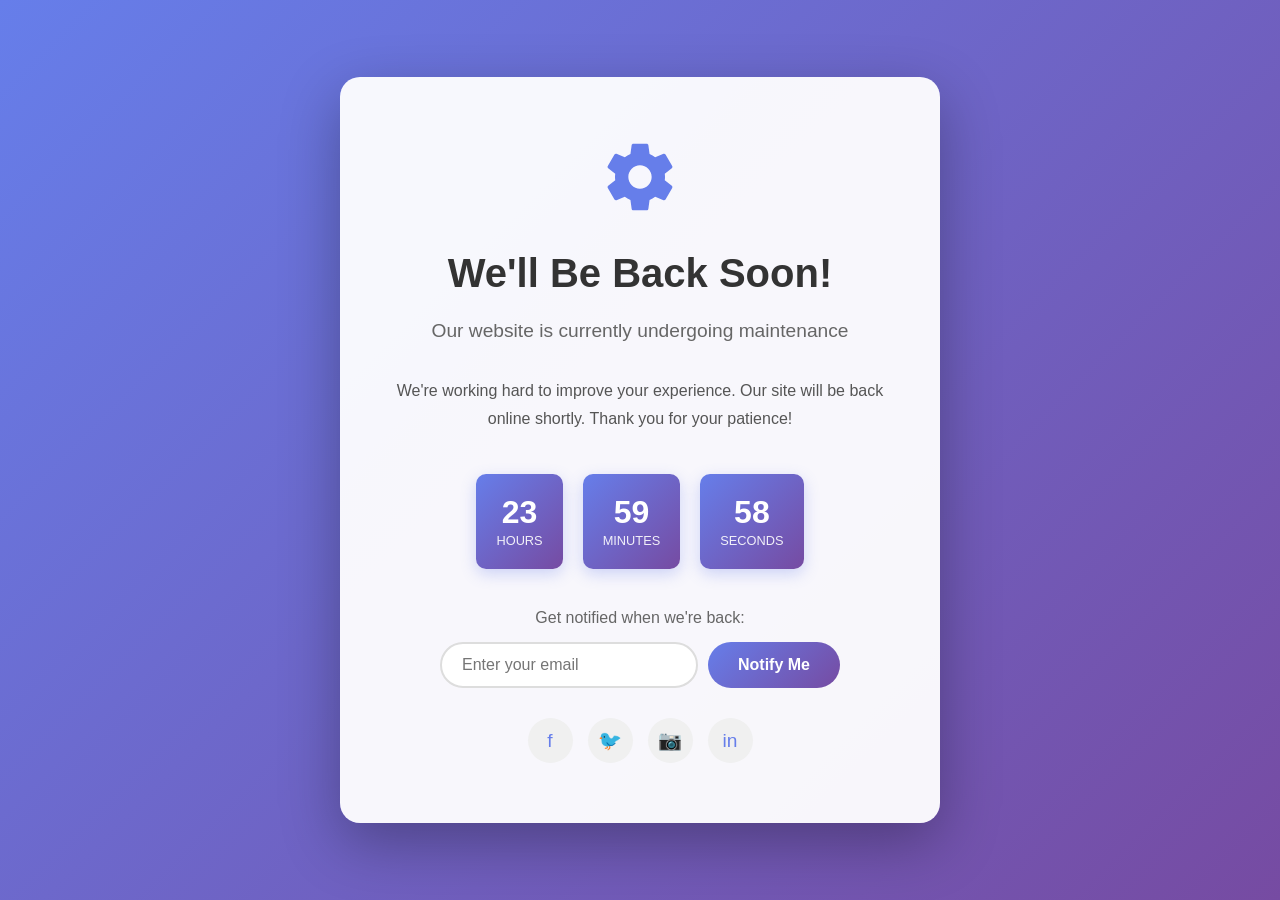
==== commit 58e8bf94: "Create index.html" ====
--- a/index.html
+++ b/index.html
@@ -3,10 +3,7 @@
 <head>
     <meta charset="UTF-8">
     <meta name="viewport" content="width=device-width, initial-scale=1.0">
-    <title>BIS Standards Club VITv - Welcome</title>
-    <link href="https://fonts.googleapis.com/css2?family=Poppins:wght@300;400;500;600;700;800&display=swap" rel="stylesheet">
-    <link rel="stylesheet" href="https://cdnjs.cloudflare.com/ajax/libs/font-awesome/6.4.0/css/all.min.css">
-    
+    <title>Under Maintenance</title>
     <style>
         * {
             margin: 0;
@@ -14,158 +11,32 @@
             box-sizing: border-box;
         }
 
-        :root {
-            --primary-blue: #00539c;
-            --secondary-blue: #0074d9;
-            --accent-cyan: #00d4ff;
-            --dark-bg: #0a0a0a;
-            --text-primary: #ffffff;
-            --text-secondary: #b0b0b0;
-            --gradient-primary: linear-gradient(135deg, var(--primary-blue), var(--secondary-blue));
-            --gradient-accent: linear-gradient(135deg, var(--secondary-blue), var(--accent-cyan));
-            --glow-cyan: 0 0 30px rgba(0, 212, 255, 0.5);
-            --glow-blue: 0 0 40px rgba(0, 116, 217, 0.3);
-        }
-
         body {
-            font-family: 'Poppins', sans-serif;
-            background: var(--dark-bg);
-            color: var(--text-primary);
-            overflow: hidden;
-            height: 100vh;
-            position: relative;
-        }
-
-        /* Animated Background */
-        .background {
-            position: fixed;
-            top: 0;
-            left: 0;
+            font-family: 'Segoe UI', Tahoma, Geneva, Verdana, sans-serif;
+            background: linear-gradient(135deg, #667eea 0%, #764ba2 100%);
+            min-height: 100vh;
+            display: flex;
+            align-items: center;
+            justify-content: center;
+            padding: 20px;
+            overflow-x: hidden;
+        }
+
+        .container {
+            background: rgba(255, 255, 255, 0.95);
+            border-radius: 20px;
+            box-shadow: 0 20px 60px rgba(0, 0, 0, 0.3);
+            padding: 60px 40px;
+            text-align: center;
+            max-width: 600px;
             width: 100%;
-            height: 100%;
-            background: radial-gradient(circle at 20% 20%, rgba(0, 83, 156, 0.3) 0%, transparent 50%),
-                        radial-gradient(circle at 80% 80%, rgba(0, 212, 255, 0.2) 0%, transparent 50%),
-                        radial-gradient(circle at 40% 60%, rgba(0, 116, 217, 0.1) 0%, transparent 50%);
-            animation: backgroundShift 20s ease-in-out infinite;
-        }
-
-        @keyframes backgroundShift {
-            0%, 100% { 
-                background: radial-gradient(circle at 20% 20%, rgba(0, 83, 156, 0.3) 0%, transparent 50%),
-                           radial-gradient(circle at 80% 80%, rgba(0, 212, 255, 0.2) 0%, transparent 50%),
-                           radial-gradient(circle at 40% 60%, rgba(0, 116, 217, 0.1) 0%, transparent 50%);
-            }
-            50% { 
-                background: radial-gradient(circle at 80% 30%, rgba(0, 83, 156, 0.3) 0%, transparent 50%),
-                           radial-gradient(circle at 20% 70%, rgba(0, 212, 255, 0.2) 0%, transparent 50%),
-                           radial-gradient(circle at 60% 40%, rgba(0, 116, 217, 0.1) 0%, transparent 50%);
-            }
-        }
-
-        /* Particles Background */
-        #particles-js {
-            position: absolute;
-            top: 0;
-            left: 0;
-            width: 100%;
-            height: 100%;
-            z-index: 1;
-        }
-
-        /* Main Content */
-        .splash-container {
-            position: relative;
-            z-index: 2;
-            height: 100vh;
-            display: flex;
-            flex-direction: column;
-            justify-content: center;
-            align-items: center;
-            text-align: center;
-            padding: 2rem;
-        }
-
-        /* Logo Animation */
-        .logo-container {
-            margin-bottom: 3rem;
-            animation: logoFloat 3s ease-in-out infinite;
-        }
-
-        .logo {
-            width: 260px;
-            height: 140px;
-            border-radius: 50%;
-            transition: all 0.5s cubic-bezier(0.4, 0, 0.2, 1);
-            animation: logoGlow 2s ease-in-out infinite alternate;
-        }
-
-        @keyframes logoFloat {
-            0%, 100% { transform: translateY(0px); }
-            50% { transform: translateY(-10px); }
-        }
-
-        @keyframes logoGlow {
-            0% { 
-                filter: drop-shadow(0 0 15px rgba(0, 212, 255, 0.3));
-            }
-            100% { 
-                filter: drop-shadow(0 0 25px rgba(0, 212, 255, 0.5));
-            }
-        }
-
-        /* Welcome Text */
-        .welcome-text {
-            margin-bottom: 4rem;
-        }
-
-        .welcome-title {
-            font-size: clamp(2.5rem, 8vw, 5rem);
-            font-weight: 800;
-           background: linear-gradient(45deg, #a0a528, #d9c400, #ca8416);
-            background-size: 300% 300%;
-            -webkit-background-clip: text;
-            -webkit-text-fill-color: transparent;
-            background-clip: text;
-            animation: gradientShift 4s ease-in-out infinite, textGlow 2s ease-in-out infinite alternate;
-            line-height: 1.2;
-            margin-bottom: 1rem;
-            text-shadow: 0 0 30px rgba(0, 212, 255, 0.3);
-        }
-
-        @keyframes gradientShift {
-            0%, 100% { background-position: 0% 50%; }
-            50% { background-position: 100% 50%; }
-        }
-
-        @keyframes textGlow {
-            0% { filter: drop-shadow(0 0 10px rgba(0, 212, 255, 0.3)); }
-            100% { filter: drop-shadow(0 0 20px rgba(0, 212, 255, 0.6)); }
-        }
-
-        .welcome-subtitle {
-            font-size: clamp(1.2rem, 4vw, 2rem);
-            font-weight: 400;
-            color: var(--text-secondary);
-            opacity: 0;
-            animation: fadeInUp 1s ease-out 0.5s forwards;
-            letter-spacing: 2px;
-        }
-
-        .club-name {
-            font-size: clamp(1rem, 3vw, 1.5rem);
-            font-weight: 600;
-            color: var(--accent-cyan);
-            margin-top: 0.5rem;
-            opacity: 0;
-            animation: fadeInUp 1s ease-out 1s forwards;
-            text-transform: uppercase;
-            letter-spacing: 3px;
-        }
-
-        @keyframes fadeInUp {
+            animation: fadeIn 0.8s ease-in;
+        }
+
+        @keyframes fadeIn {
             from {
                 opacity: 0;
-                transform: translateY(30px);
+                transform: translateY(-30px);
             }
             to {
                 opacity: 1;
@@ -173,421 +44,279 @@
             }
         }
 
-        /* Enter Button */
-        .enter-button {
-            position: relative;
-            padding: 1.5rem 4rem;
+        .icon-container {
+            margin-bottom: 30px;
+        }
+
+        .gear {
+            width: 80px;
+            height: 80px;
+            fill: #667eea;
+            animation: rotate 3s linear infinite;
+        }
+
+        @keyframes rotate {
+            from {
+                transform: rotate(0deg);
+            }
+            to {
+                transform: rotate(360deg);
+            }
+        }
+
+        h1 {
+            color: #333;
+            font-size: 2.5rem;
+            margin-bottom: 20px;
+            font-weight: 700;
+        }
+
+        .subtitle {
+            color: #666;
             font-size: 1.2rem;
+            margin-bottom: 30px;
+            line-height: 1.6;
+        }
+
+        .message {
+            color: #555;
+            font-size: 1rem;
+            margin-bottom: 40px;
+            line-height: 1.8;
+        }
+
+        .countdown {
+            display: flex;
+            justify-content: center;
+            gap: 20px;
+            margin-bottom: 40px;
+            flex-wrap: wrap;
+        }
+
+        .time-unit {
+            background: linear-gradient(135deg, #667eea 0%, #764ba2 100%);
+            color: white;
+            padding: 20px;
+            border-radius: 10px;
+            min-width: 80px;
+            box-shadow: 0 5px 15px rgba(102, 126, 234, 0.3);
+        }
+
+        .time-value {
+            font-size: 2rem;
+            font-weight: 700;
+            display: block;
+        }
+
+        .time-label {
+            font-size: 0.8rem;
+            text-transform: uppercase;
+            margin-top: 5px;
+            opacity: 0.9;
+        }
+
+        .social-links {
+            display: flex;
+            justify-content: center;
+            gap: 15px;
+            margin-top: 30px;
+        }
+
+        .social-links a {
+            display: inline-flex;
+            align-items: center;
+            justify-content: center;
+            width: 45px;
+            height: 45px;
+            background: #f0f0f0;
+            border-radius: 50%;
+            color: #667eea;
+            text-decoration: none;
+            transition: all 0.3s ease;
+            font-size: 1.2rem;
+        }
+
+        .social-links a:hover {
+            background: #667eea;
+            color: white;
+            transform: translateY(-3px);
+            box-shadow: 0 5px 15px rgba(102, 126, 234, 0.4);
+        }
+
+        .email-notify {
+            margin-top: 30px;
+        }
+
+        .email-input {
+            display: flex;
+            gap: 10px;
+            max-width: 400px;
+            margin: 15px auto 0;
+            flex-wrap: wrap;
+            justify-content: center;
+        }
+
+        input[type="email"] {
+            flex: 1;
+            min-width: 200px;
+            padding: 12px 20px;
+            border: 2px solid #ddd;
+            border-radius: 25px;
+            font-size: 1rem;
+            outline: none;
+            transition: border-color 0.3s;
+        }
+
+        input[type="email"]:focus {
+            border-color: #667eea;
+        }
+
+        button {
+            padding: 12px 30px;
+            background: linear-gradient(135deg, #667eea 0%, #764ba2 100%);
+            color: white;
+            border: none;
+            border-radius: 25px;
+            font-size: 1rem;
+            cursor: pointer;
+            transition: transform 0.3s, box-shadow 0.3s;
             font-weight: 600;
-            text-transform: uppercase;
-            letter-spacing: 2px;
-            background: transparent;
-            border: 2px solid var(--accent-cyan);
-            color: var(--accent-cyan);
-            border-radius: 50px;
-            cursor: pointer;
-            transition: all 0.5s cubic-bezier(0.4, 0, 0.2, 1);
-            text-decoration: none;
-            display: inline-block;
-            overflow: hidden;
-            opacity: 0;
-            animation: fadeInUp 1s ease-out 1.5s forwards;
-        }
-
-        .enter-button::before {
-            content: '';
-            position: absolute;
-            top: 0;
-            left: -100%;
-            width: 100%;
-            height: 100%;
-            background: var(--gradient-accent);
-            transition: all 0.5s cubic-bezier(0.4, 0, 0.2, 1);
-            z-index: -1;
-        }
-
-        .enter-button:hover::before {
-            left: 0;
-        }
-
-        .enter-button:hover {
-            color: var(--dark-bg);
-            box-shadow: var(--glow-cyan);
-            transform: translateY(-3px);
-        }
-
-        .enter-button i {
-            margin-left: 1rem;
-            transition: transform 0.3s ease;
-        }
-
-        .enter-button:hover i {
-            transform: translateX(5px);
-        }
-
-        /* Floating Elements */
-        .floating-element {
-            position: absolute;
-            opacity: 0.1;
-            animation: float 6s ease-in-out infinite;
-        }
-
-        .floating-element:nth-child(1) {
-            top: 20%;
-            left: 10%;
-            animation-delay: 0s;
-        }
-
-        .floating-element:nth-child(2) {
-            top: 60%;
-            right: 15%;
-            animation-delay: 2s;
-        }
-
-        .floating-element:nth-child(3) {
-            bottom: 20%;
-            left: 20%;
-            animation-delay: 4s;
-        }
-
-        @keyframes float {
-            0%, 100% { transform: translateY(0px) rotate(0deg); }
-            50% { transform: translateY(-20px) rotate(10deg); }
-        }
-
-        /* Loading Animation */
-        .loading-overlay {
-            position: fixed;
-            top: 0;
-            left: 0;
-            width: 100%;
-            height: 100%;
-            background: var(--dark-bg);
-            z-index: 1000;
-            display: flex;
-            justify-content: center;
-            align-items: center;
-            opacity: 1;
-            transition: opacity 1s ease-out;
-        }
-
-        .loading-overlay.hidden {
-            opacity: 0;
-            pointer-events: none;
-        }
-
-        .loader {
-            width: 60px;
-            height: 60px;
-            border: 4px solid rgba(0, 212, 255, 0.2);
-            border-top: 4px solid var(--accent-cyan);
-            border-radius: 50%;
-            animation: spin 1s linear infinite;
-        }
-
-        @keyframes spin {
-            0% { transform: rotate(0deg); }
-            100% { transform: rotate(360deg); }
-        }
-
-        /* Responsive Design */
+        }
+
+        button:hover {
+            transform: translateY(-2px);
+            box-shadow: 0 5px 15px rgba(102, 126, 234, 0.4);
+        }
+
         @media (max-width: 768px) {
-            .logo {
-                width: 120px;
-                height: 120px;
-            }
-
-            .logo-container {
-                margin-bottom: 2rem;
-            }
-
-            .welcome-text {
-                margin-bottom: 3rem;
-            }
-
-            .enter-button {
-                padding: 1.2rem 3rem;
+            .container {
+                padding: 40px 30px;
+            }
+
+            h1 {
+                font-size: 2rem;
+            }
+
+            .subtitle {
                 font-size: 1rem;
             }
 
-            .splash-container {
-                padding: 1rem;
+            .time-unit {
+                min-width: 70px;
+                padding: 15px;
+            }
+
+            .time-value {
+                font-size: 1.5rem;
+            }
+
+            .countdown {
+                gap: 10px;
             }
         }
 
         @media (max-width: 480px) {
-            .logo {
-                width: 190px;
-                height: 105px;
-            }
-
-            .enter-button {
-                padding: 1rem 2.5rem;
-                font-size: 0.9rem;
-            }
-
-            .welcome-subtitle {
-                letter-spacing: 1px;
-            }
-
-            .club-name {
-                letter-spacing: 2px;
-            }
-        }
-
-        /* High contrast mode */
-        @media (prefers-contrast: high) {
-            .enter-button {
-                border-color: #ffffff;
-                color: #ffffff;
-            }
-        }
-
-        /* Reduced motion */
-        @media (prefers-reduced-motion: reduce) {
-            * {
-                animation-duration: 0.01ms !important;
-                animation-iteration-count: 1 !important;
-                transition-duration: 0.01ms !important;
+            h1 {
+                font-size: 1.7rem;
+            }
+
+            .gear {
+                width: 60px;
+                height: 60px;
+            }
+
+            .email-input {
+                flex-direction: column;
+                align-items: stretch;
+            }
+
+            input[type="email"],
+            button {
+                width: 100%;
             }
         }
     </style>
 </head>
 <body>
-    <!-- Loading Overlay -->
-    <div class="loading-overlay" id="loadingOverlay">
-        <div class="loader"></div>
+    <div class="container">
+        <div class="icon-container">
+            <svg class="gear" viewBox="0 0 24 24" xmlns="http://www.w3.org/2000/svg">
+                <path d="M12 15.5C10.067 15.5 8.5 13.933 8.5 12C8.5 10.067 10.067 8.5 12 8.5C13.933 8.5 15.5 10.067 15.5 12C15.5 13.933 13.933 15.5 12 15.5ZM19.43 12.97C19.47 12.65 19.5 12.33 19.5 12C19.5 11.67 19.47 11.34 19.43 11L21.54 9.37C21.73 9.22 21.78 8.95 21.66 8.73L19.66 5.27C19.54 5.05 19.27 4.96 19.05 5.05L16.56 6.05C16.04 5.66 15.5 5.32 14.87 5.07L14.5 2.42C14.46 2.18 14.25 2 14 2H10C9.75 2 9.54 2.18 9.5 2.42L9.13 5.07C8.5 5.32 7.96 5.66 7.44 6.05L4.95 5.05C4.73 4.96 4.46 5.05 4.34 5.27L2.34 8.73C2.21 8.95 2.27 9.22 2.46 9.37L4.57 11C4.53 11.34 4.5 11.67 4.5 12C4.5 12.33 4.53 12.65 4.57 12.97L2.46 14.63C2.27 14.78 2.21 15.05 2.34 15.27L4.34 18.73C4.46 18.95 4.73 19.03 4.95 18.95L7.44 17.94C7.96 18.34 8.5 18.68 9.13 18.93L9.5 21.58C9.54 21.82 9.75 22 10 22H14C14.25 22 14.46 21.82 14.5 21.58L14.87 18.93C15.5 18.67 16.04 18.34 16.56 17.94L19.05 18.95C19.27 19.03 19.54 18.95 19.66 18.73L21.66 15.27C21.78 15.05 21.73 14.78 21.54 14.63L19.43 12.97Z"/>
+            </svg>
+        </div>
+
+        <h1>We'll Be Back Soon!</h1>
+        <p class="subtitle">Our website is currently undergoing maintenance</p>
+        <p class="message">
+            We're working hard to improve your experience. Our site will be back online shortly. 
+            Thank you for your patience!
+        </p>
+
+        <div class="countdown">
+            <div class="time-unit">
+                <span class="time-value" id="hours">00</span>
+                <span class="time-label">Hours</span>
+            </div>
+            <div class="time-unit">
+                <span class="time-value" id="minutes">00</span>
+                <span class="time-label">Minutes</span>
+            </div>
+            <div class="time-unit">
+                <span class="time-value" id="seconds">00</span>
+                <span class="time-label">Seconds</span>
+            </div>
+        </div>
+
+        <div class="email-notify">
+            <p style="color: #666; margin-bottom: 10px;">Get notified when we're back:</p>
+            <div class="email-input">
+                <input type="email" placeholder="Enter your email" id="emailInput">
+                <button onclick="notifyMe()">Notify Me</button>
+            </div>
+        </div>
+
+        <div class="social-links">
+            <a href="#" title="Facebook">f</a>
+            <a href="#" title="Twitter">🐦</a>
+            <a href="#" title="Instagram">📷</a>
+            <a href="#" title="LinkedIn">in</a>
+        </div>
     </div>
 
-    <!-- Animated Background -->
-    <div class="background"></div>
-
-    <!-- Particles Background -->
-    <div id="particles-js"></div>
-
-    <!-- Floating Elements -->
-    <div class="floating-element">
-        <i class="fas fa-code" style="font-size: 3rem; color: var(--accent-cyan);"></i>
-    </div>
-    <div class="floating-element">
-        <i class="fas fa-users" style="font-size: 2.5rem; color: var(--secondary-blue);"></i>
-    </div>
-    <div class="floating-element">
-        <i class="fas fa-lightbulb" style="font-size: 3.5rem; color: var(--primary-blue);"></i>
-    </div>
-
-    <!-- Main Content -->
-    <div class="splash-container">
-        <div class="logo-container">
-            <img src="https://standardsclubvitv.github.io/Standards-Club-VITv/image/logo_club.png" 
-                 alt="BIS Standards Club Logo" 
-                 class="logo"
-                 onerror="this.style.display='none'">
-        </div>
-
-        <div class="welcome-text">
-            <h1 class="welcome-title">Welcome to</h1>
-            <p class="welcome-subtitle">BIS Standards Club</p>
-            <p class="club-name">VIT Vellore</p>
-        </div>
-
-        <a href="#" class="enter-button" id="enterButton">
-            Enter Website
-            <i class="fas fa-arrow-right"></i>
-        </a>
-    </div>
-
-    <!-- Particles.js -->
-    <script src="https://cdnjs.cloudflare.com/ajax/libs/particles.js/2.0.0/particles.min.js"></script>
-
     <script>
-        // Initialize particles
-        particlesJS('particles-js', {
-            particles: {
-                number: {
-                    value: 100,
-                    density: {
-                        enable: true,
-                        value_area: 800
-                    }
-                },
-                color: {
-                    value: ['#00d4ff', '#0074d9', '#00539c']
-                },
-                shape: {
-                    type: 'circle',
-                    stroke: {
-                        width: 0,
-                        color: '#000000'
-                    }
-                },
-                opacity: {
-                    value: 0.3,
-                    random: true,
-                    anim: {
-                        enable: true,
-                        speed: 1,
-                        opacity_min: 0.1,
-                        sync: false
-                    }
-                },
-                size: {
-                    value: 3,
-                    random: true,
-                    anim: {
-                        enable: true,
-                        speed: 2,
-                        size_min: 0.5,
-                        sync: false
-                    }
-                },
-                line_linked: {
-                    enable: true,
-                    distance: 150,
-                    color: '#00d4ff',
-                    opacity: 0.2,
-                    width: 1
-                },
-                move: {
-                    enable: true,
-                    speed: 1.5,
-                    direction: 'none',
-                    random: false,
-                    straight: false,
-                    out_mode: 'out',
-                    bounce: false,
-                    attract: {
-                        enable: false,
-                        rotateX: 600,
-                        rotateY: 1200
-                    }
-                }
-            },
-            interactivity: {
-                detect_on: 'window',
-                events: {
-                    onhover: {
-                        enable: true,
-                        mode: 'repulse'
-                    },
-                    onclick: {
-                        enable: true,
-                        mode: 'push'
-                    },
-                    resize: true
-                },
-                modes: {
-                    grab: {
-                        distance: 400,
-                        line_linked: {
-                            opacity: 1
-                        }
-                    },
-                    bubble: {
-                        distance: 400,
-                        size: 40,
-                        duration: 2,
-                        opacity: 8,
-                        speed: 3
-                    },
-                    repulse: {
-                        distance: 150,
-                        duration: 0.4
-                    },
-                    push: {
-                        particles_nb: 4
-                    },
-                    remove: {
-                        particles_nb: 2
-                    }
-                }
-            },
-            retina_detect: true
-        });
-
-        // Hide loading overlay after page loads
-        window.addEventListener('load', () => {
-            setTimeout(() => {
-                document.getElementById('loadingOverlay').classList.add('hidden');
-            }, 1000);
-        });
-
-        // Enter button functionality
-        document.getElementById('enterButton').addEventListener('click', (e) => {
-            e.preventDefault();
-            
-            // Add exit animation
-            document.body.style.animation = 'fadeOut 1s ease-out forwards';
-            
-            // Redirect after animation
-            setTimeout(() => {
-                // Replace this with your main website URL
-                window.location.href = 'page.html';
-            }, 1000);
-        });
-
-        // Add exit animation CSS
-        const style = document.createElement('style');
-        style.textContent = `
-            @keyframes fadeOut {
-                from {
-                    opacity: 1;
-                    transform: scale(1);
-                }
-                to {
-                    opacity: 0;
-                    transform: scale(1.1);
-                }
-            }
-        `;
-        document.head.appendChild(style);
-
-        // Keyboard navigation
-        document.addEventListener('keydown', (e) => {
-            if (e.key === 'Enter' || e.key === ' ') {
-                document.getElementById('enterButton').click();
-            }
-        });
-
-        // Add some interactive effects
-        document.addEventListener('mousemove', (e) => {
-            const floatingElements = document.querySelectorAll('.floating-element');
-            const mouseX = e.clientX / window.innerWidth;
-            const mouseY = e.clientY / window.innerHeight;
-
-            floatingElements.forEach((element, index) => {
-                const speed = (index + 1) * 0.5;
-                const x = (mouseX - 0.5) * speed * 20;
-                const y = (mouseY - 0.5) * speed * 20;
-                element.style.transform = `translate(${x}px, ${y}px)`;
-            });
-        });
-
-        // Performance optimization
-        let ticking = false;
-        function optimizedMouseMove(e) {
-            if (!ticking) {
-                requestAnimationFrame(() => {
-                    // Mouse move logic here
-                    ticking = false;
-                });
-                ticking = true;
-            }
-        }
-
-        // Add some sound effects (optional)
-        function playHoverSound() {
-            // You can add audio effects here if needed
-            const audio = new Audio('[data-uri]');
-        }
-
-        document.getElementById('enterButton').addEventListener('mouseenter', () => {
-            document.getElementById('enterButton').style.transform = 'translateY(-5px) scale(1.05)';
-        });
-
-        document.getElementById('enterButton').addEventListener('mouseleave', () => {
-            document.getElementById('enterButton').style.transform = 'translateY(0) scale(1)';
-        });
+        // Set maintenance end time (24 hours from now)
+        const endTime = new Date().getTime() + (24 * 60 * 60 * 1000);
+
+        function updateCountdown() {
+            const now = new Date().getTime();
+            const distance = endTime - now;
+
+            const hours = Math.floor((distance % (1000 * 60 * 60 * 24)) / (1000 * 60 * 60));
+            const minutes = Math.floor((distance % (1000 * 60 * 60)) / (1000 * 60));
+            const seconds = Math.floor((distance % (1000 * 60)) / 1000);
+
+            document.getElementById('hours').textContent = String(hours).padStart(2, '0');
+            document.getElementById('minutes').textContent = String(minutes).padStart(2, '0');
+            document.getElementById('seconds').textContent = String(seconds).padStart(2, '0');
+
+            if (distance < 0) {
+                clearInterval(countdownInterval);
+                document.querySelector('.countdown').innerHTML = '<p style="font-size: 1.2rem; color: #667eea;">Maintenance Complete!</p>';
+            }
+        }
+
+        const countdownInterval = setInterval(updateCountdown, 1000);
+        updateCountdown();
+
+        function notifyMe() {
+            const email = document.getElementById('emailInput').value;
+            if (email && email.includes('@')) {
+                alert('Thank you! We\'ll notify you at ' + email + ' when we\'re back online.');
+                document.getElementById('emailInput').value = '';
+            } else {
+                alert('Please enter a valid email address.');
+            }
+        }
     </script>
 </body>
 </html>
